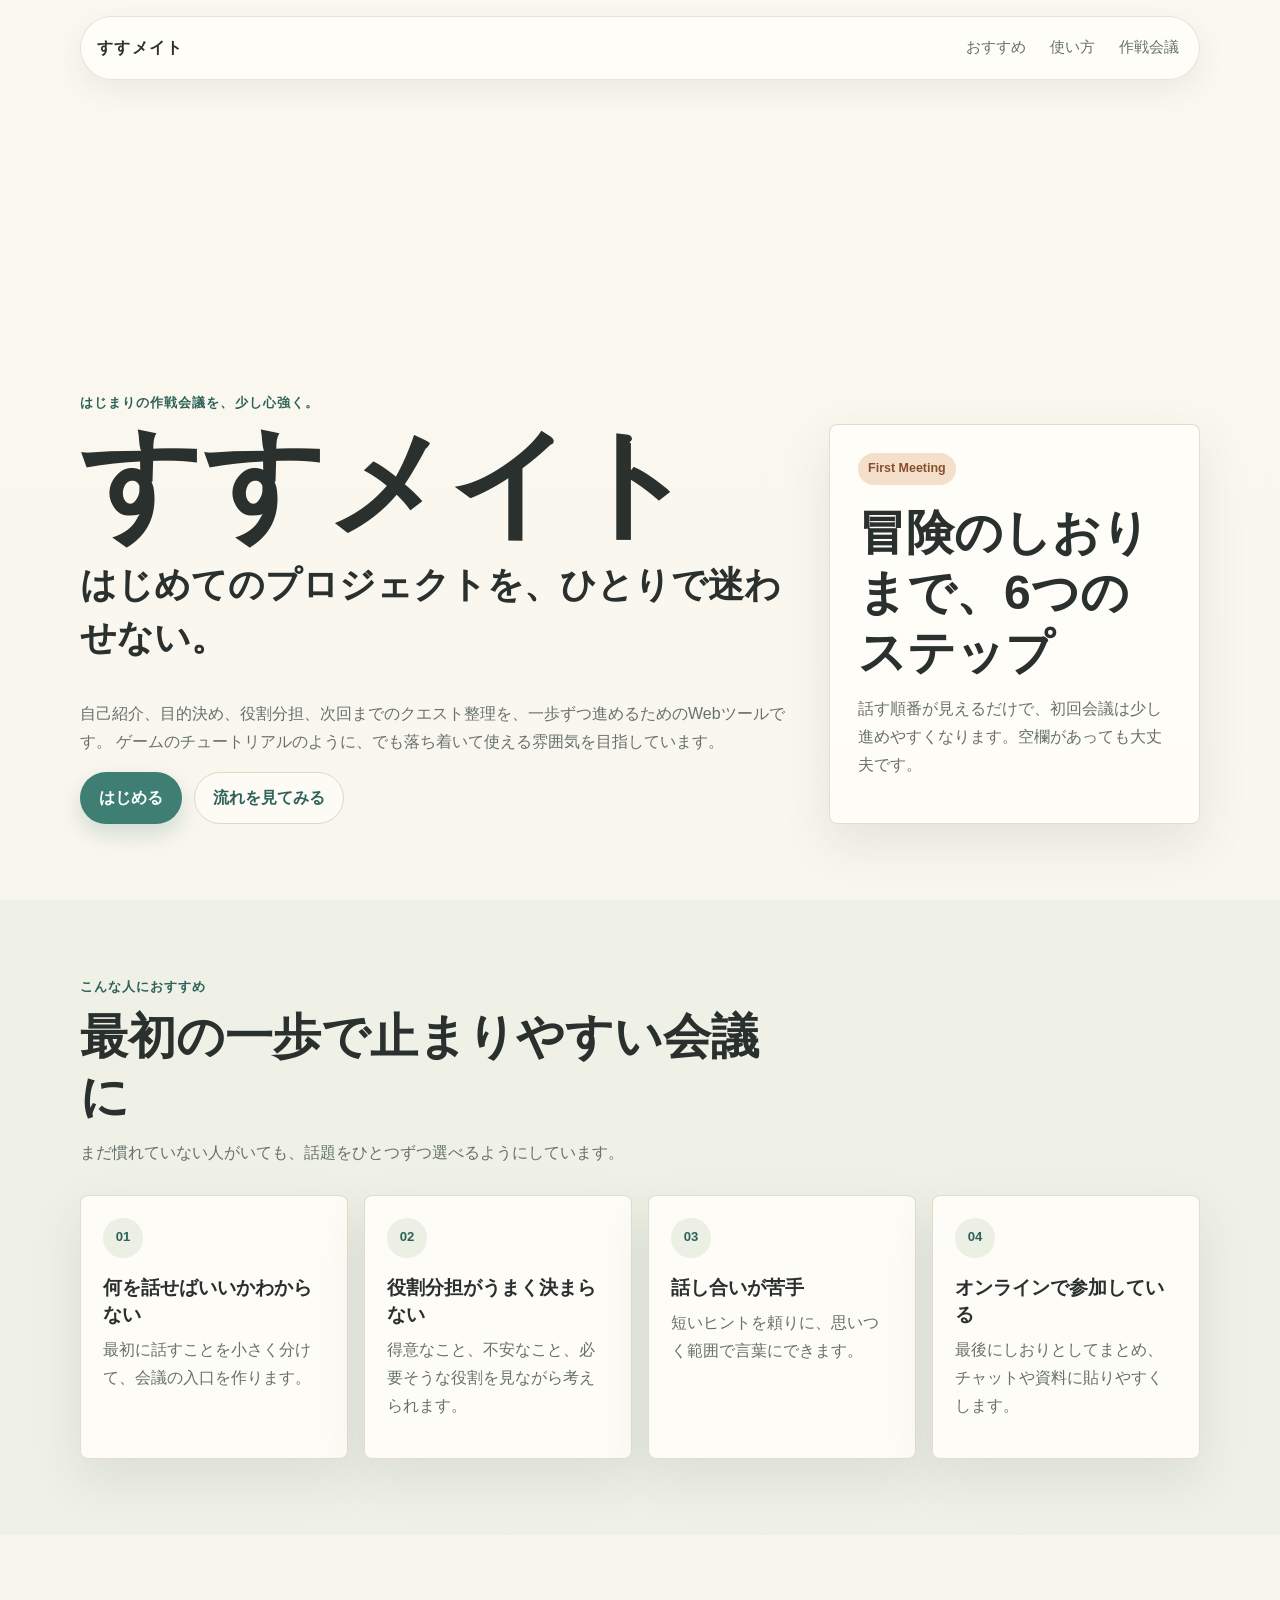
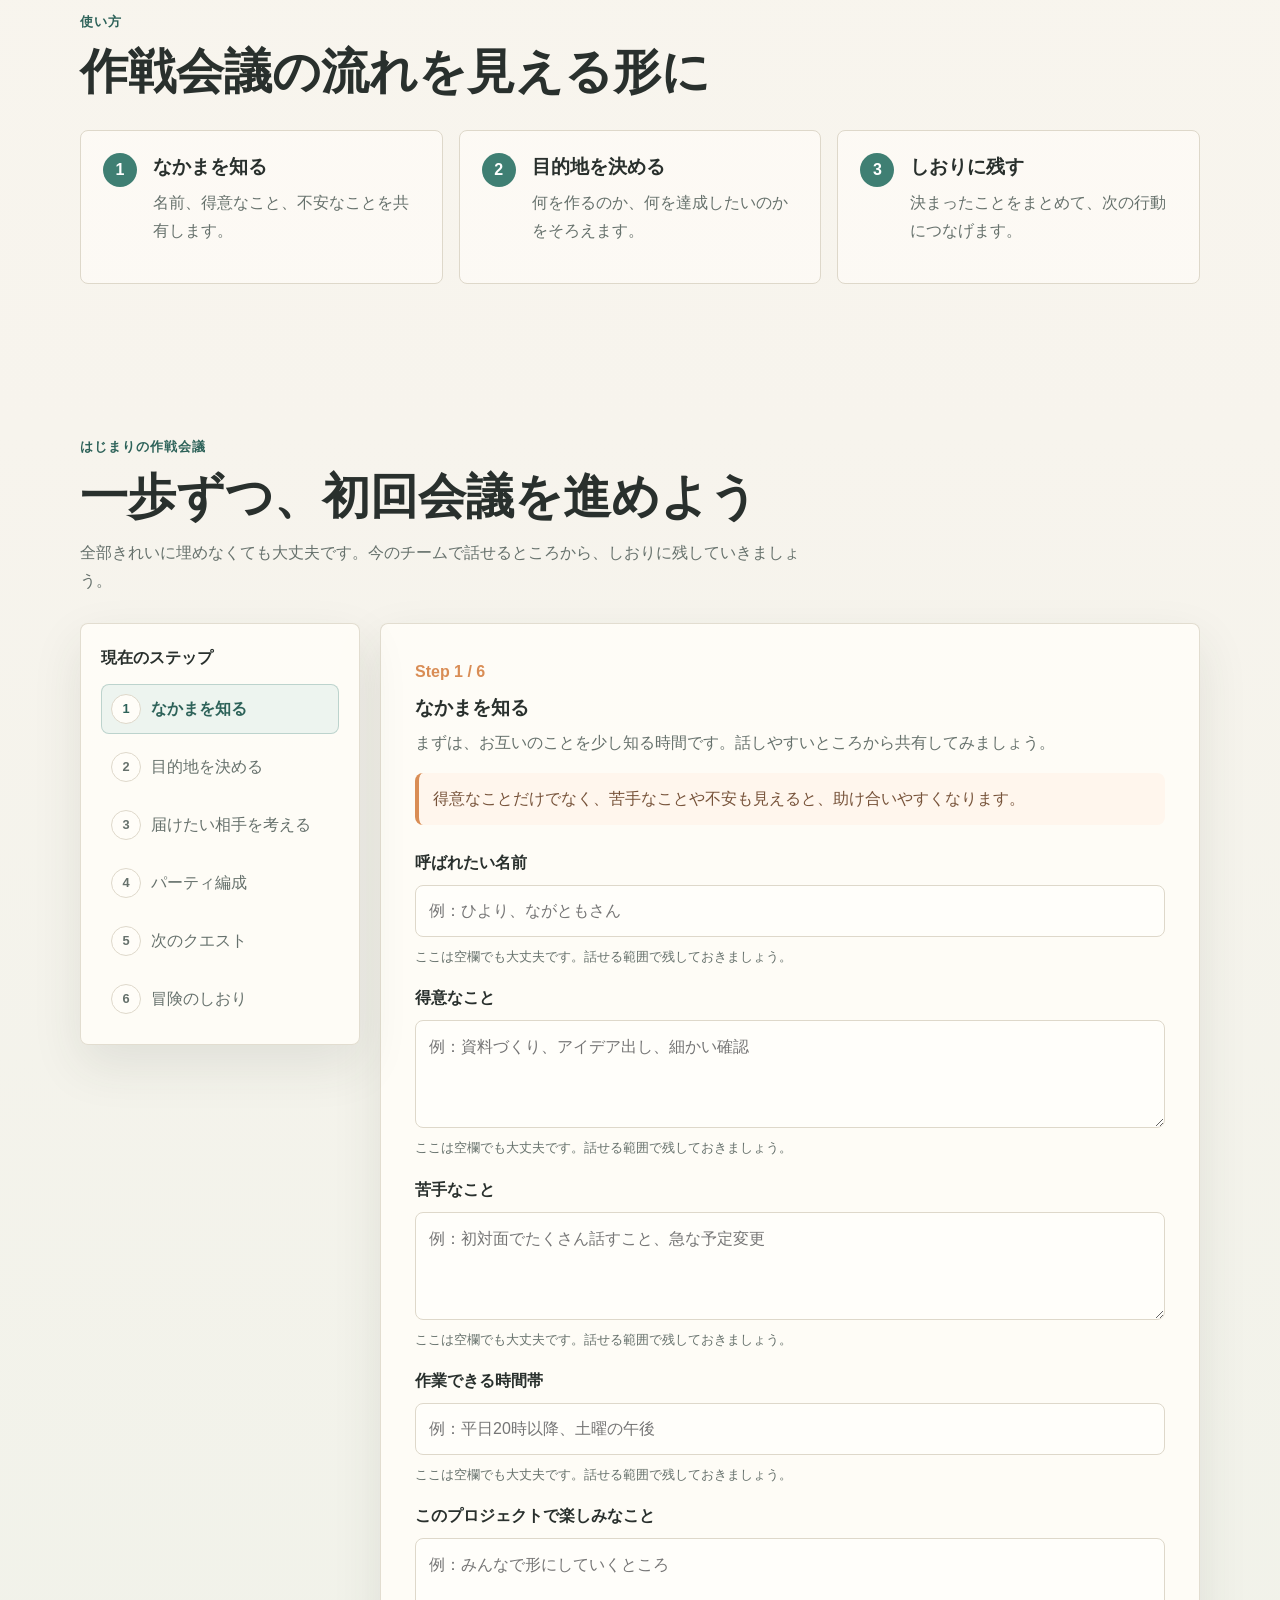
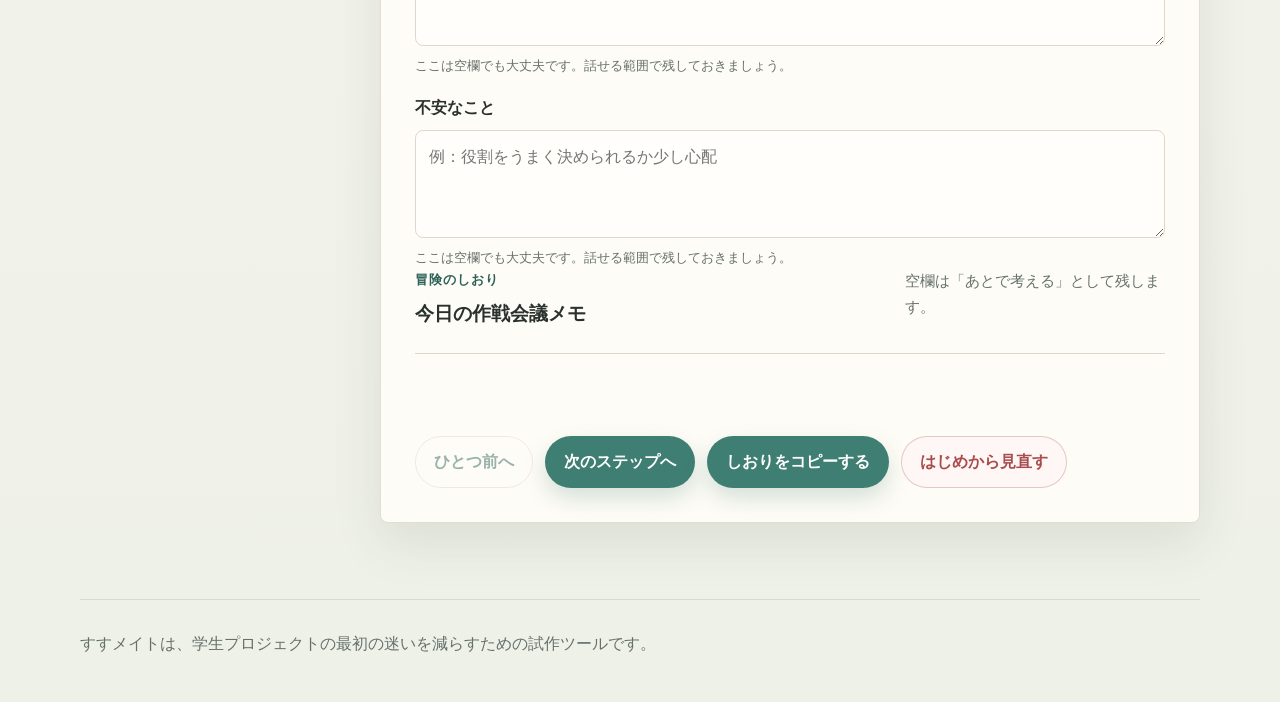
==== index.html @ 21415100 "Initial commit" ====
<!DOCTYPE html>
<html lang="ja">
  <head>
    <meta charset="UTF-8" />
    <meta name="viewport" content="width=device-width, initial-scale=1.0" />
    <title>すすメイト | はじまりの作戦会議</title>
    <meta
      name="description"
      content="すすメイトは、学生プロジェクトの初回会議をやさしく支える静的Webプロトタイプです。"
    />
    <link rel="stylesheet" href="css/style.css" />
  </head>
  <body>
    <header class="site-header">
      <a class="site-logo" href="#top" aria-label="すすメイトのトップへ">すすメイト</a>
      <nav class="site-nav" aria-label="ページ内メニュー">
        <a href="#recommend">おすすめ</a>
        <a href="#how-to">使い方</a>
        <a href="#meeting">作戦会議</a>
      </nav>
    </header>

    <main id="top">
      <section class="hero section">
        <div class="hero__content">
          <p class="eyebrow">はじまりの作戦会議を、少し心強く。</p>
          <h1>すすメイト</h1>
          <p class="hero__copy">はじめてのプロジェクトを、ひとりで迷わせない。</p>
          <p class="hero__text">
            自己紹介、目的決め、役割分担、次回までのクエスト整理を、一歩ずつ進めるためのWebツールです。
            ゲームのチュートリアルのように、でも落ち着いて使える雰囲気を目指しています。
          </p>
          <div class="hero__actions">
            <a class="button button--primary" href="#meeting">はじめる</a>
            <a class="button button--ghost" href="#how-to">流れを見てみる</a>
          </div>
        </div>
        <aside class="hero-card" aria-label="すすメイトでできること">
          <span class="hero-card__badge">First Meeting</span>
          <h2>冒険のしおりまで、6つのステップ</h2>
          <p>
            話す順番が見えるだけで、初回会議は少し進めやすくなります。空欄があっても大丈夫です。
          </p>
        </aside>
      </section>

      <section class="section section--soft" id="recommend">
        <div class="section__header">
          <p class="eyebrow">こんな人におすすめ</p>
          <h2>最初の一歩で止まりやすい会議に</h2>
          <p>
            まだ慣れていない人がいても、話題をひとつずつ選べるようにしています。
          </p>
        </div>
        <div class="feature-grid">
          <article class="feature-card">
            <span class="feature-card__icon" aria-hidden="true">01</span>
            <h3>何を話せばいいかわからない</h3>
            <p>最初に話すことを小さく分けて、会議の入口を作ります。</p>
          </article>
          <article class="feature-card">
            <span class="feature-card__icon" aria-hidden="true">02</span>
            <h3>役割分担がうまく決まらない</h3>
            <p>得意なこと、不安なこと、必要そうな役割を見ながら考えられます。</p>
          </article>
          <article class="feature-card">
            <span class="feature-card__icon" aria-hidden="true">03</span>
            <h3>話し合いが苦手</h3>
            <p>短いヒントを頼りに、思いつく範囲で言葉にできます。</p>
          </article>
          <article class="feature-card">
            <span class="feature-card__icon" aria-hidden="true">04</span>
            <h3>オンラインで参加している</h3>
            <p>最後にしおりとしてまとめ、チャットや資料に貼りやすくします。</p>
          </article>
        </div>
      </section>

      <section class="section" id="how-to">
        <div class="section__header">
          <p class="eyebrow">使い方</p>
          <h2>作戦会議の流れを見える形に</h2>
        </div>
        <ol class="flow-list">
          <li>
            <span>1</span>
            <div>
              <h3>なかまを知る</h3>
              <p>名前、得意なこと、不安なことを共有します。</p>
            </div>
          </li>
          <li>
            <span>2</span>
            <div>
              <h3>目的地を決める</h3>
              <p>何を作るのか、何を達成したいのかをそろえます。</p>
            </div>
          </li>
          <li>
            <span>3</span>
            <div>
              <h3>しおりに残す</h3>
              <p>決まったことをまとめて、次の行動につなげます。</p>
            </div>
          </li>
        </ol>
      </section>

      <section class="section meeting" id="meeting" aria-labelledby="meeting-title">
        <div class="section__header">
          <p class="eyebrow">はじまりの作戦会議</p>
          <h2 id="meeting-title">一歩ずつ、初回会議を進めよう</h2>
          <p>
            全部きれいに埋めなくても大丈夫です。今のチームで話せるところから、しおりに残していきましょう。
          </p>
        </div>

        <div class="meeting-layout">
          <aside class="progress-card" aria-label="ステップの進み具合">
            <p class="progress-card__label">現在のステップ</p>
            <ol class="step-list" id="stepList"></ol>
          </aside>

          <div class="step-card">
            <div class="step-card__top">
              <p class="step-count" id="stepCount">Step 1 / 6</p>
              <h3 id="stepTitle">なかまを知る</h3>
              <p id="stepDescription"></p>
              <p class="hint" id="stepHint"></p>
            </div>

            <form id="meetingForm" class="field-grid"></form>

            <section class="bookmark" id="bookmark" hidden aria-live="polite">
              <div class="bookmark__header">
                <div>
                  <p class="eyebrow">冒険のしおり</p>
                  <h3>今日の作戦会議メモ</h3>
                </div>
                <p class="bookmark__note">空欄は「あとで考える」として残します。</p>
              </div>
              <div class="bookmark__content" id="bookmarkContent"></div>
            </section>

            <p class="status-message" id="statusMessage" role="status" aria-live="polite"></p>

            <div class="step-actions">
              <button class="button button--ghost" type="button" id="prevButton">ひとつ前へ</button>
              <button class="button button--primary" type="button" id="nextButton">次のステップへ</button>
              <button class="button button--primary" type="button" id="copyButton" hidden>
                しおりをコピーする
              </button>
              <button class="button button--danger" type="button" id="resetButton" hidden>
                はじめから見直す
              </button>
            </div>
          </div>
        </div>
      </section>
    </main>

    <footer class="site-footer">
      <p>すすメイトは、学生プロジェクトの最初の迷いを減らすための試作ツールです。</p>
    </footer>

    <script src="js/main.js"></script>
  </body>
</html>
---- css/style.css ----
:root {
  --color-bg: #f7f4ed;
  --color-surface: #fffdf8;
  --color-soft: #ecefe4;
  --color-text: #29302d;
  --color-muted: #66716c;
  --color-primary: #3f7f73;
  --color-primary-dark: #2d6259;
  --color-accent: #d98d55;
  --color-line: #ded8ca;
  --color-danger: #a84d4d;
  --shadow-card: 0 20px 50px rgba(48, 58, 51, 0.1);
  --radius-large: 8px;
  --radius-medium: 8px;
  --radius-small: 8px;
  --content-width: 1120px;
}

* {
  box-sizing: border-box;
}

html {
  scroll-behavior: smooth;
}

body {
  margin: 0;
  color: var(--color-text);
  background: linear-gradient(180deg, #fbf8f0 0%, var(--color-bg) 52%, #eef1e8 100%);
  font-family:
    -apple-system, BlinkMacSystemFont, "Hiragino Sans", "Yu Gothic", "YuGothic",
    "Noto Sans JP", sans-serif;
  line-height: 1.75;
}

a {
  color: inherit;
  text-decoration: none;
}

button,
input,
textarea {
  font: inherit;
}

.site-header {
  position: sticky;
  top: 0;
  z-index: 10;
  display: flex;
  align-items: center;
  justify-content: space-between;
  gap: 20px;
  width: min(100% - 32px, var(--content-width));
  margin: 16px auto 0;
  padding: 12px 16px;
  border: 1px solid rgba(222, 216, 202, 0.72);
  border-radius: 999px;
  background: rgba(255, 253, 248, 0.88);
  box-shadow: 0 10px 30px rgba(48, 58, 51, 0.08);
  backdrop-filter: blur(14px);
}

.site-logo {
  font-weight: 800;
  letter-spacing: 0.08em;
}

.site-nav {
  display: flex;
  gap: 16px;
  color: var(--color-muted);
  font-size: 0.92rem;
}

.site-nav a {
  padding: 6px 4px;
}

.section {
  width: min(100% - 32px, var(--content-width));
  margin: 0 auto;
  padding: 76px 0;
}

.section--soft {
  width: 100%;
  max-width: none;
  margin: 0;
  padding-right: max(16px, calc((100% - var(--content-width)) / 2));
  padding-left: max(16px, calc((100% - var(--content-width)) / 2));
  background: rgba(236, 239, 228, 0.7);
}

.section__header {
  max-width: 720px;
  margin-bottom: 28px;
}

.eyebrow {
  margin: 0 0 8px;
  color: var(--color-primary-dark);
  font-size: 0.82rem;
  font-weight: 800;
  letter-spacing: 0.08em;
  text-transform: uppercase;
}

h1,
h2,
h3,
p {
  margin-top: 0;
}

h1 {
  margin-bottom: 16px;
  font-size: clamp(3.2rem, 12vw, 7.5rem);
  line-height: 1;
  letter-spacing: 0;
}

h2 {
  margin-bottom: 12px;
  font-size: clamp(1.9rem, 4vw, 3rem);
  line-height: 1.25;
  letter-spacing: 0;
}

h3 {
  margin-bottom: 8px;
  font-size: 1.18rem;
  line-height: 1.45;
}

p {
  color: var(--color-muted);
}

.hero {
  display: grid;
  grid-template-columns: minmax(0, 1.45fr) minmax(280px, 0.75fr);
  gap: 32px;
  align-items: end;
  min-height: calc(100vh - 80px);
  padding-top: 80px;
}

.hero__copy {
  max-width: 760px;
  color: var(--color-text);
  font-size: clamp(1.45rem, 3vw, 2.25rem);
  font-weight: 750;
  line-height: 1.45;
}

.hero__text {
  max-width: 720px;
  font-size: 1rem;
}

.hero__actions,
.step-actions {
  display: flex;
  flex-wrap: wrap;
  gap: 12px;
  align-items: center;
}

.button {
  display: inline-flex;
  align-items: center;
  justify-content: center;
  min-height: 46px;
  padding: 11px 18px;
  border: 1px solid transparent;
  border-radius: 999px;
  cursor: pointer;
  font-weight: 800;
  transition:
    transform 160ms ease,
    box-shadow 160ms ease,
    background 160ms ease;
}

.button:hover {
  transform: translateY(-1px);
}

.button:focus-visible,
input:focus-visible,
textarea:focus-visible,
a:focus-visible {
  outline: 3px solid rgba(217, 141, 85, 0.5);
  outline-offset: 3px;
}

.button--primary {
  background: var(--color-primary);
  color: white;
  box-shadow: 0 10px 22px rgba(63, 127, 115, 0.22);
}

.button--primary:hover {
  background: var(--color-primary-dark);
}

.button--ghost {
  border-color: var(--color-line);
  background: rgba(255, 253, 248, 0.76);
  color: var(--color-primary-dark);
}

.button--danger {
  border-color: rgba(168, 77, 77, 0.28);
  background: #fff7f5;
  color: var(--color-danger);
}

.button[disabled] {
  cursor: not-allowed;
  opacity: 0.48;
  transform: none;
  box-shadow: none;
}

.hero-card,
.feature-card,
.progress-card,
.step-card {
  border: 1px solid rgba(222, 216, 202, 0.86);
  border-radius: var(--radius-large);
  background: rgba(255, 253, 248, 0.9);
  box-shadow: var(--shadow-card);
}

.hero-card {
  padding: 28px;
}

.hero-card__badge {
  display: inline-flex;
  margin-bottom: 18px;
  padding: 5px 10px;
  border-radius: 999px;
  background: #f4dfca;
  color: #874f2e;
  font-size: 0.78rem;
  font-weight: 800;
}

.feature-grid {
  display: grid;
  grid-template-columns: repeat(4, minmax(0, 1fr));
  gap: 16px;
}

.feature-card {
  padding: 22px;
}

.feature-card__icon {
  display: inline-flex;
  align-items: center;
  justify-content: center;
  width: 40px;
  height: 40px;
  margin-bottom: 16px;
  border-radius: 50%;
  background: var(--color-soft);
  color: var(--color-primary-dark);
  font-size: 0.82rem;
  font-weight: 900;
}

.flow-list {
  display: grid;
  grid-template-columns: repeat(3, minmax(0, 1fr));
  gap: 16px;
  margin: 0;
  padding: 0;
  list-style: none;
}

.flow-list li {
  display: flex;
  gap: 16px;
  padding: 22px;
  border: 1px solid var(--color-line);
  border-radius: var(--radius-medium);
  background: rgba(255, 253, 248, 0.7);
}

.flow-list span {
  display: inline-flex;
  flex: 0 0 auto;
  align-items: center;
  justify-content: center;
  width: 34px;
  height: 34px;
  border-radius: 50%;
  background: var(--color-primary);
  color: white;
  font-weight: 800;
}

.meeting-layout {
  display: grid;
  grid-template-columns: 280px minmax(0, 1fr);
  gap: 20px;
  align-items: start;
}

.progress-card {
  position: sticky;
  top: 96px;
  padding: 20px;
}

.progress-card__label {
  margin-bottom: 12px;
  color: var(--color-text);
  font-weight: 800;
}

.step-list {
  display: grid;
  gap: 8px;
  margin: 0;
  padding: 0;
  list-style: none;
}

.step-list button {
  display: grid;
  grid-template-columns: 30px minmax(0, 1fr);
  gap: 10px;
  align-items: center;
  width: 100%;
  padding: 9px;
  border: 1px solid transparent;
  border-radius: var(--radius-small);
  background: transparent;
  color: var(--color-muted);
  cursor: pointer;
  text-align: left;
}

.step-list button[aria-current="step"] {
  border-color: rgba(63, 127, 115, 0.28);
  background: #edf4ef;
  color: var(--color-primary-dark);
  font-weight: 800;
}

.step-number {
  display: inline-flex;
  align-items: center;
  justify-content: center;
  width: 30px;
  height: 30px;
  border-radius: 50%;
  background: var(--color-surface);
  border: 1px solid var(--color-line);
  font-size: 0.8rem;
  font-weight: 800;
}

.step-card {
  padding: clamp(20px, 4vw, 34px);
}

.step-card__top {
  margin-bottom: 24px;
}

.step-count {
  margin-bottom: 8px;
  color: var(--color-accent);
  font-weight: 900;
}

.hint {
  margin-top: 14px;
  padding: 12px 14px;
  border-left: 4px solid var(--color-accent);
  border-radius: var(--radius-small);
  background: #fff6ed;
  color: #77533a;
}

.field-grid {
  display: grid;
  gap: 16px;
}

.field {
  display: grid;
  gap: 8px;
}

.field label {
  color: var(--color-text);
  font-weight: 800;
}

.field small {
  color: var(--color-muted);
}

.field input,
.field textarea {
  width: 100%;
  border: 1px solid var(--color-line);
  border-radius: var(--radius-small);
  background: #fffefa;
  color: var(--color-text);
}

.field input {
  min-height: 48px;
  padding: 11px 13px;
}

.field textarea {
  min-height: 108px;
  padding: 12px 13px;
  resize: vertical;
}

.bookmark {
  display: grid;
  gap: 18px;
}

.bookmark__header {
  display: flex;
  justify-content: space-between;
  gap: 20px;
  padding-bottom: 18px;
  border-bottom: 1px solid var(--color-line);
}

.bookmark__note {
  max-width: 260px;
  margin-bottom: 0;
  font-size: 0.92rem;
}

.bookmark__content {
  display: grid;
  gap: 16px;
}

.summary-section {
  padding: 18px;
  border: 1px solid var(--color-line);
  border-radius: var(--radius-medium);
  background: #fffefa;
}

.summary-section h4 {
  margin: 0 0 10px;
  color: var(--color-primary-dark);
  font-size: 1rem;
}

.summary-list {
  display: grid;
  gap: 10px;
  margin: 0;
}

.summary-list div {
  display: grid;
  grid-template-columns: minmax(120px, 0.35fr) minmax(0, 1fr);
  gap: 12px;
}

.summary-list dt {
  color: var(--color-muted);
  font-weight: 800;
}

.summary-list dd {
  margin: 0;
  white-space: pre-wrap;
}

.status-message {
  min-height: 28px;
  margin: 18px 0 0;
  color: var(--color-primary-dark);
  font-weight: 800;
}

.step-actions {
  margin-top: 18px;
}

.site-footer {
  width: min(100% - 32px, var(--content-width));
  margin: 0 auto;
  padding: 30px 0 44px;
  border-top: 1px solid var(--color-line);
}

.site-footer p {
  margin: 0;
}

@media (max-width: 900px) {
  .hero,
  .meeting-layout {
    grid-template-columns: 1fr;
  }

  .hero {
    min-height: auto;
  }

  .feature-grid,
  .flow-list {
    grid-template-columns: repeat(2, minmax(0, 1fr));
  }

  .progress-card {
    position: static;
  }

  .step-list {
    grid-template-columns: repeat(2, minmax(0, 1fr));
  }
}

@media (max-width: 640px) {
  .site-header {
    align-items: flex-start;
    border-radius: 20px;
  }

  .site-nav {
    flex-wrap: wrap;
    justify-content: flex-end;
    gap: 8px 12px;
    font-size: 0.84rem;
  }

  .section {
    width: min(100% - 24px, var(--content-width));
    padding: 52px 0;
  }

  .section--soft {
    width: 100%;
    padding-right: 12px;
    padding-left: 12px;
  }

  .hero__actions,
  .step-actions {
    align-items: stretch;
    flex-direction: column;
  }

  .button {
    width: 100%;
  }

  .feature-grid,
  .flow-list,
  .step-list {
    grid-template-columns: 1fr;
  }

  .bookmark__header,
  .summary-list div {
    grid-template-columns: 1fr;
  }

  .bookmark__header {
    flex-direction: column;
  }

  .bookmark__note {
    max-width: none;
  }
}
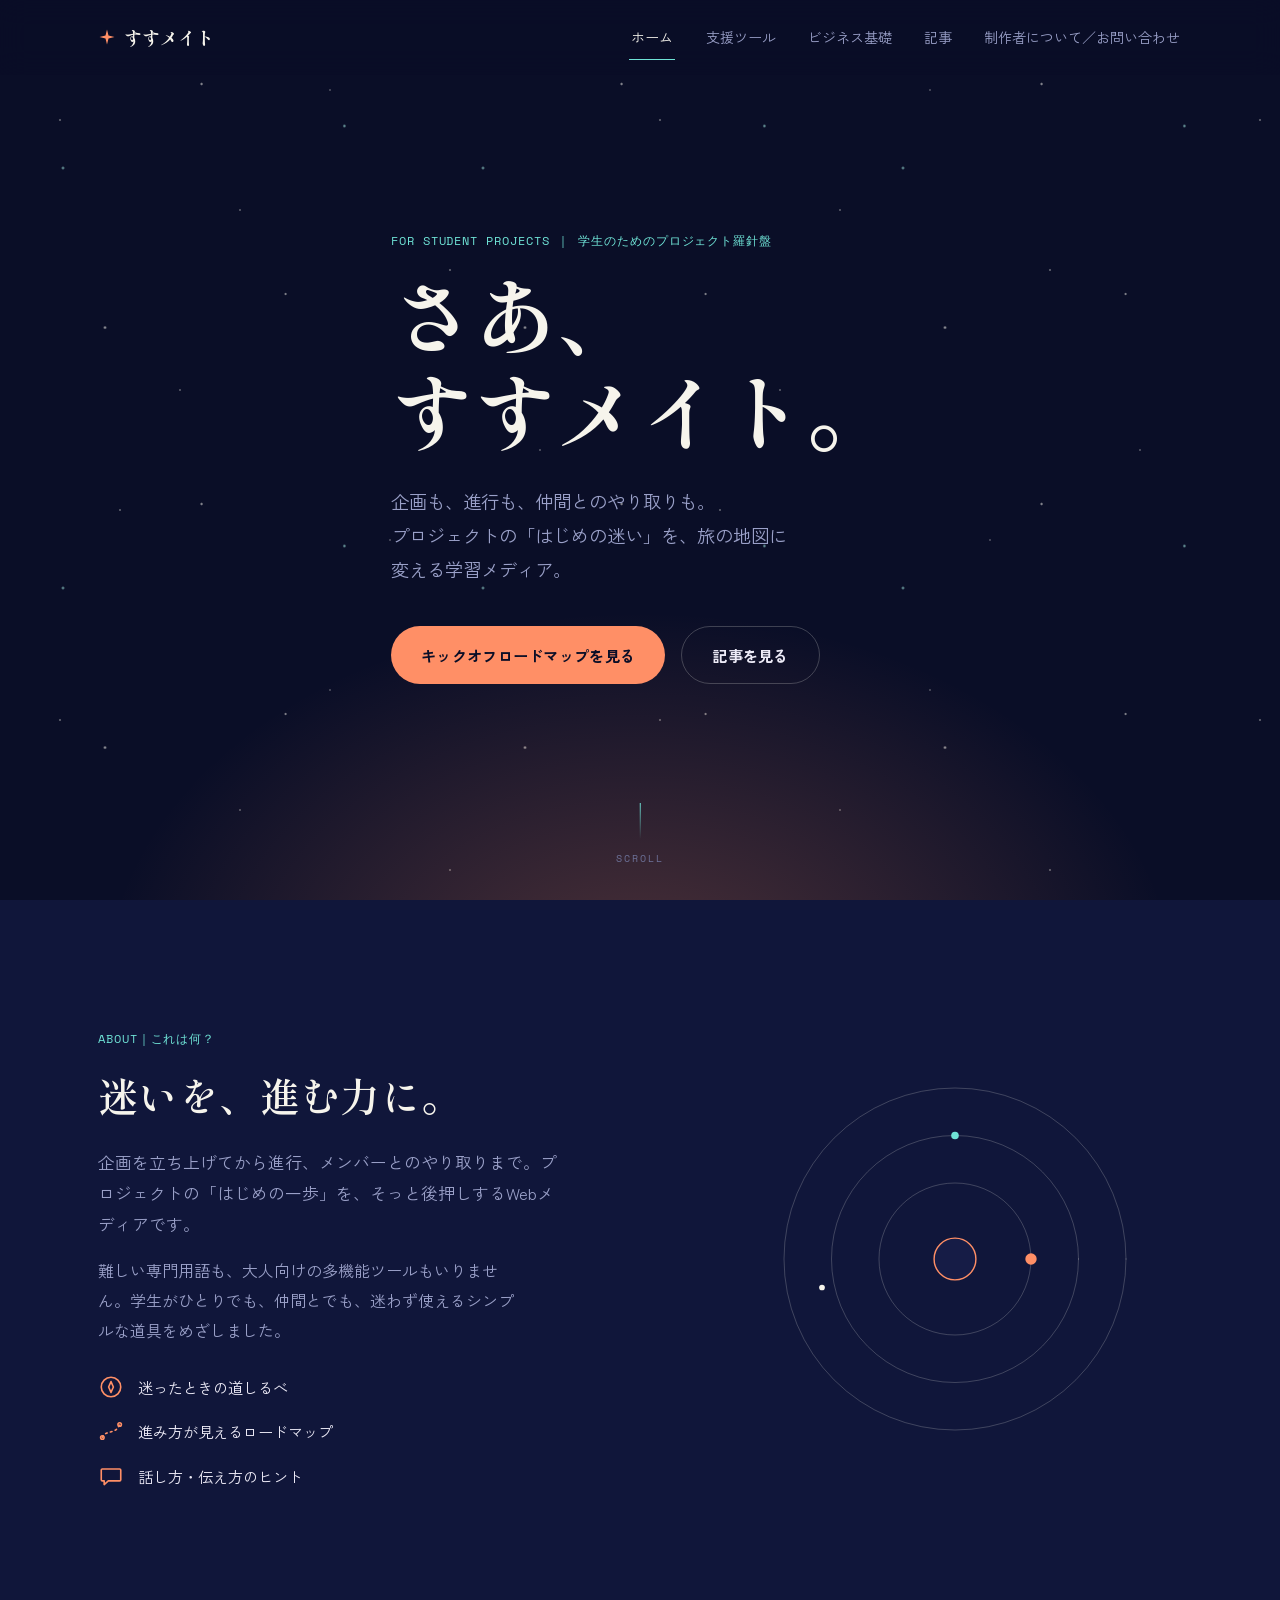
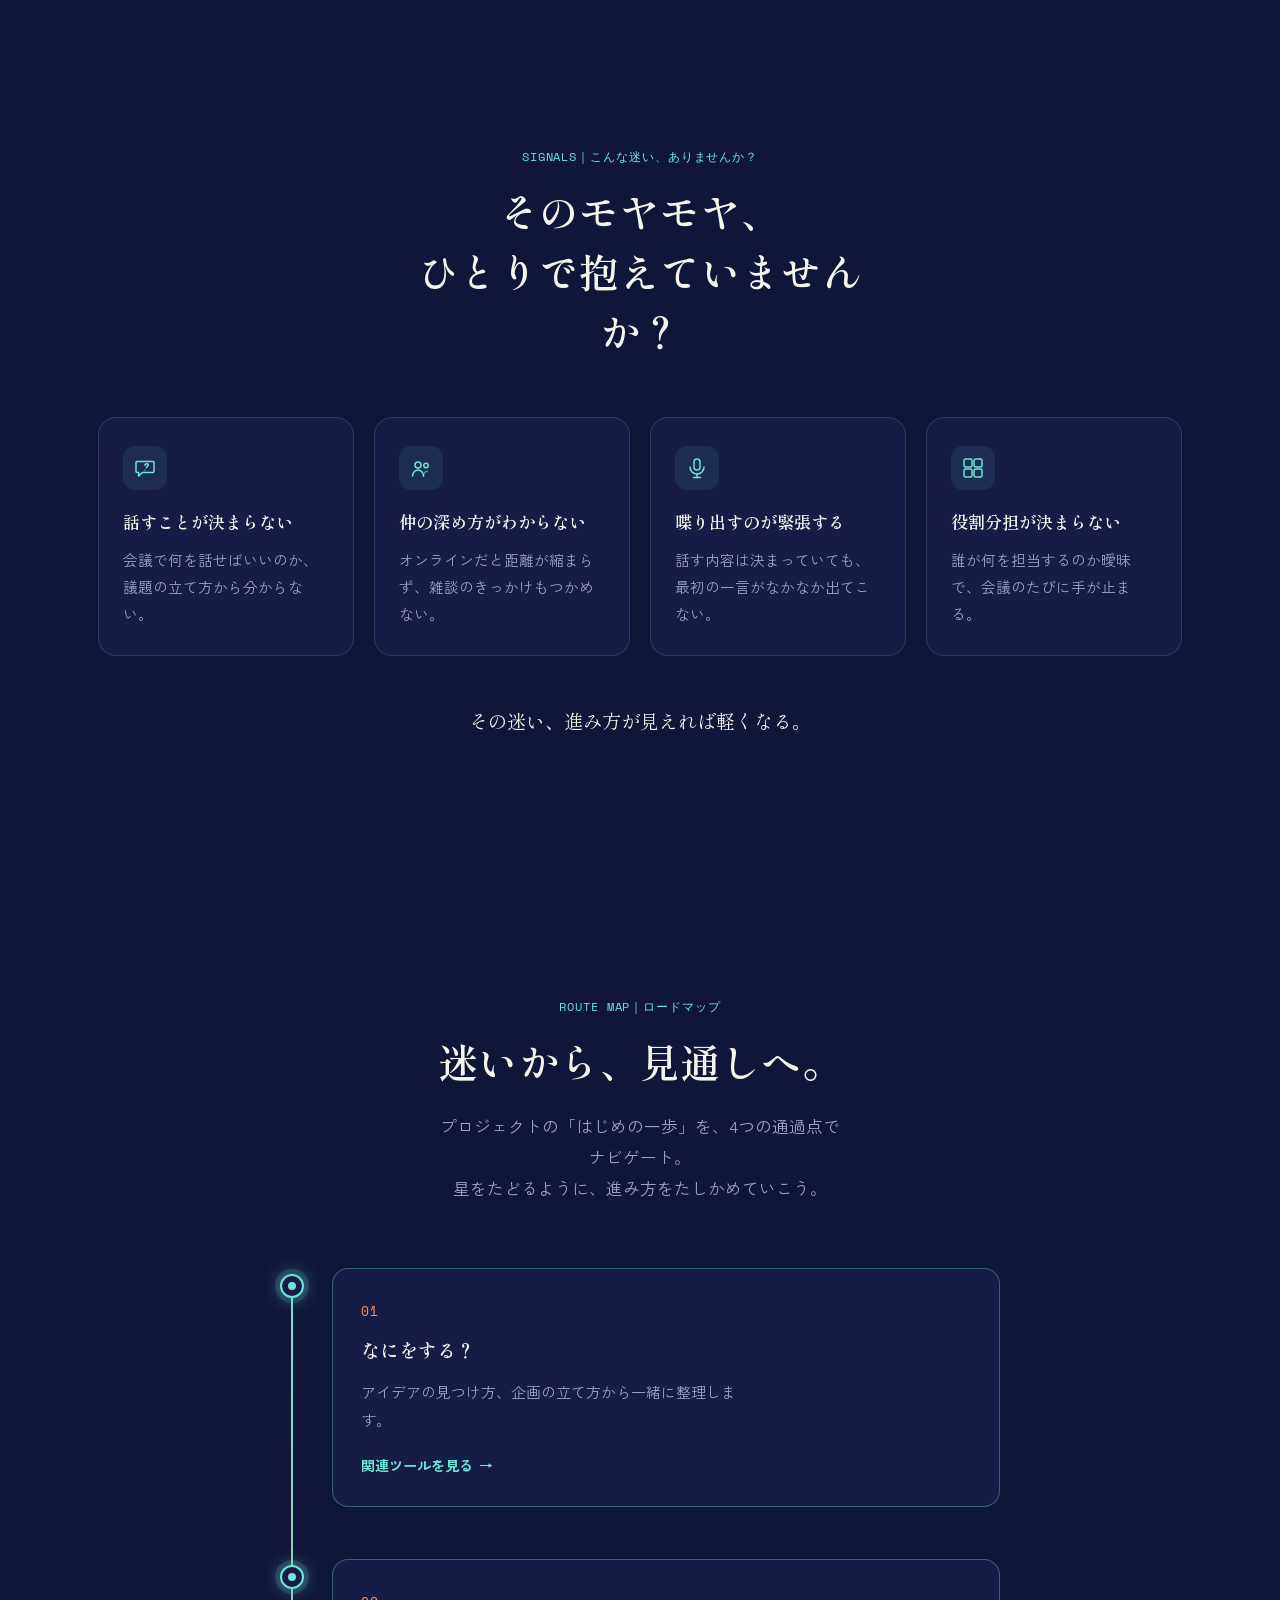
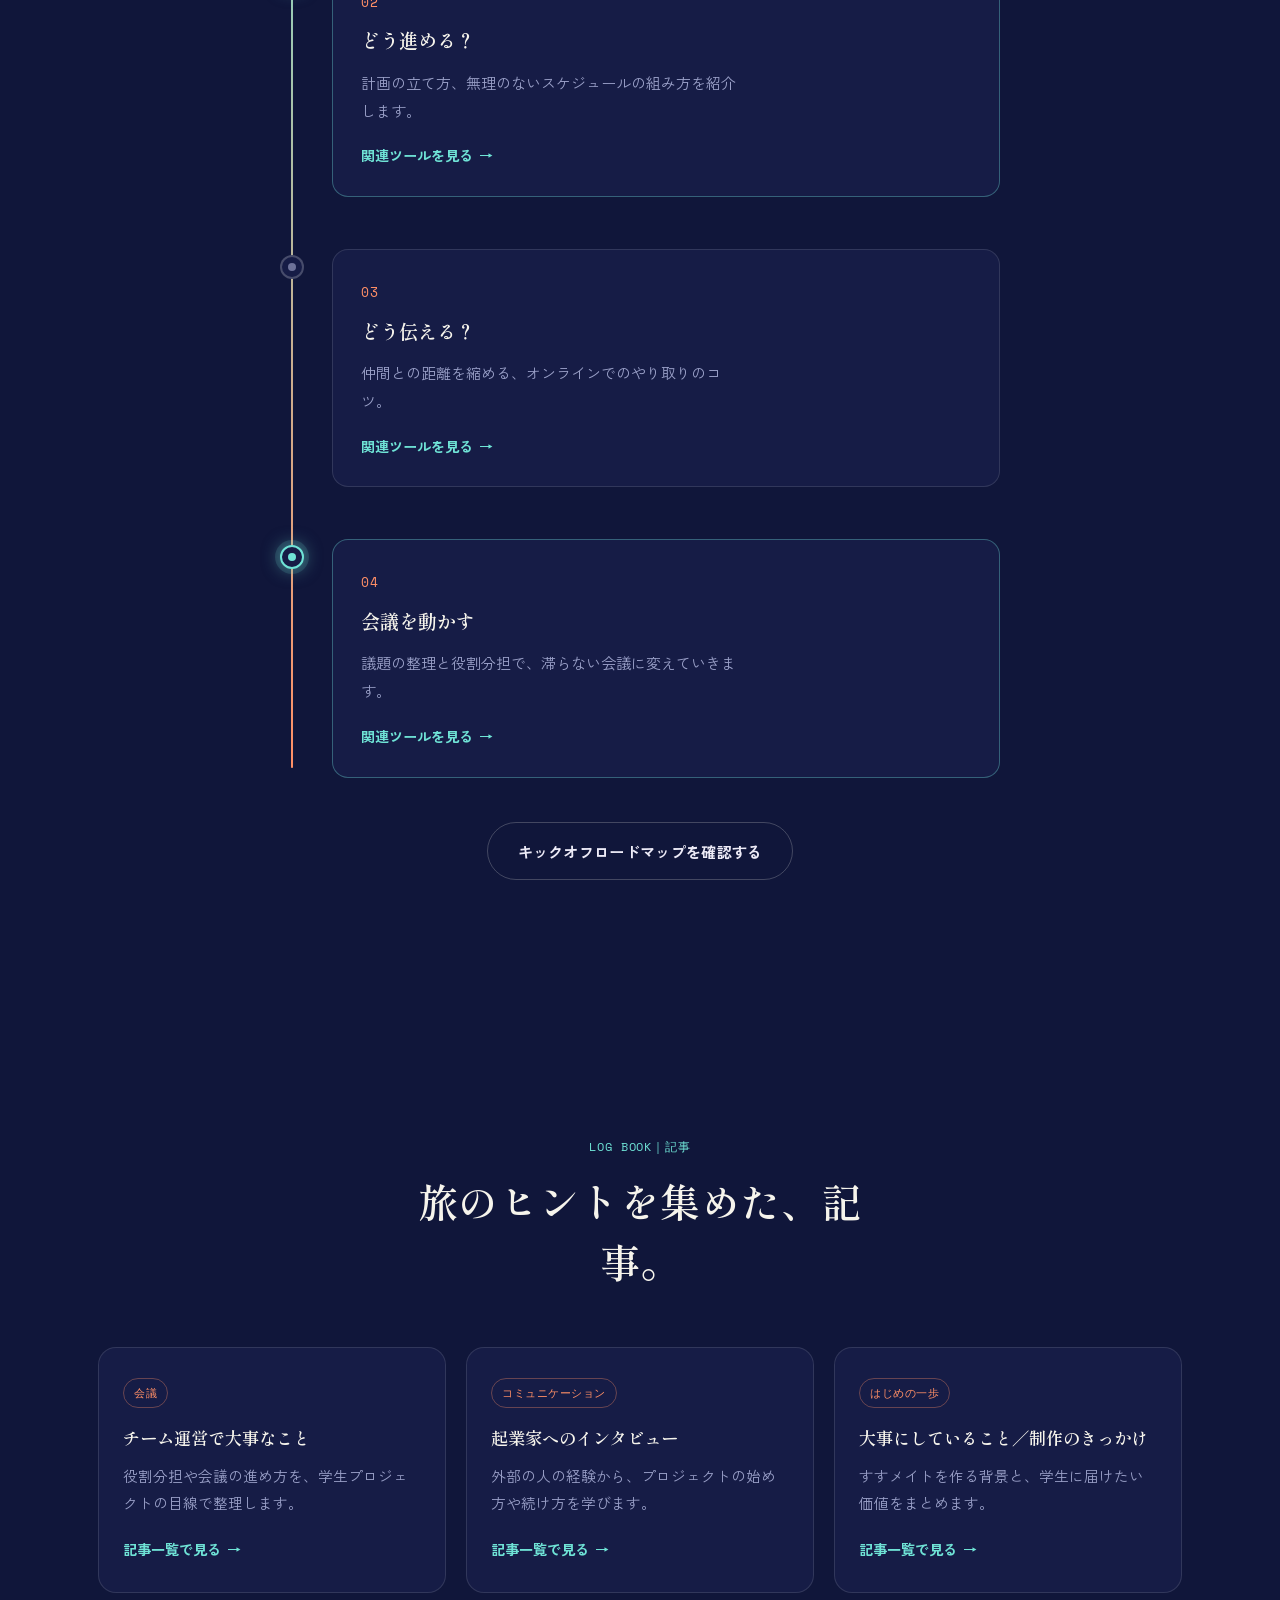
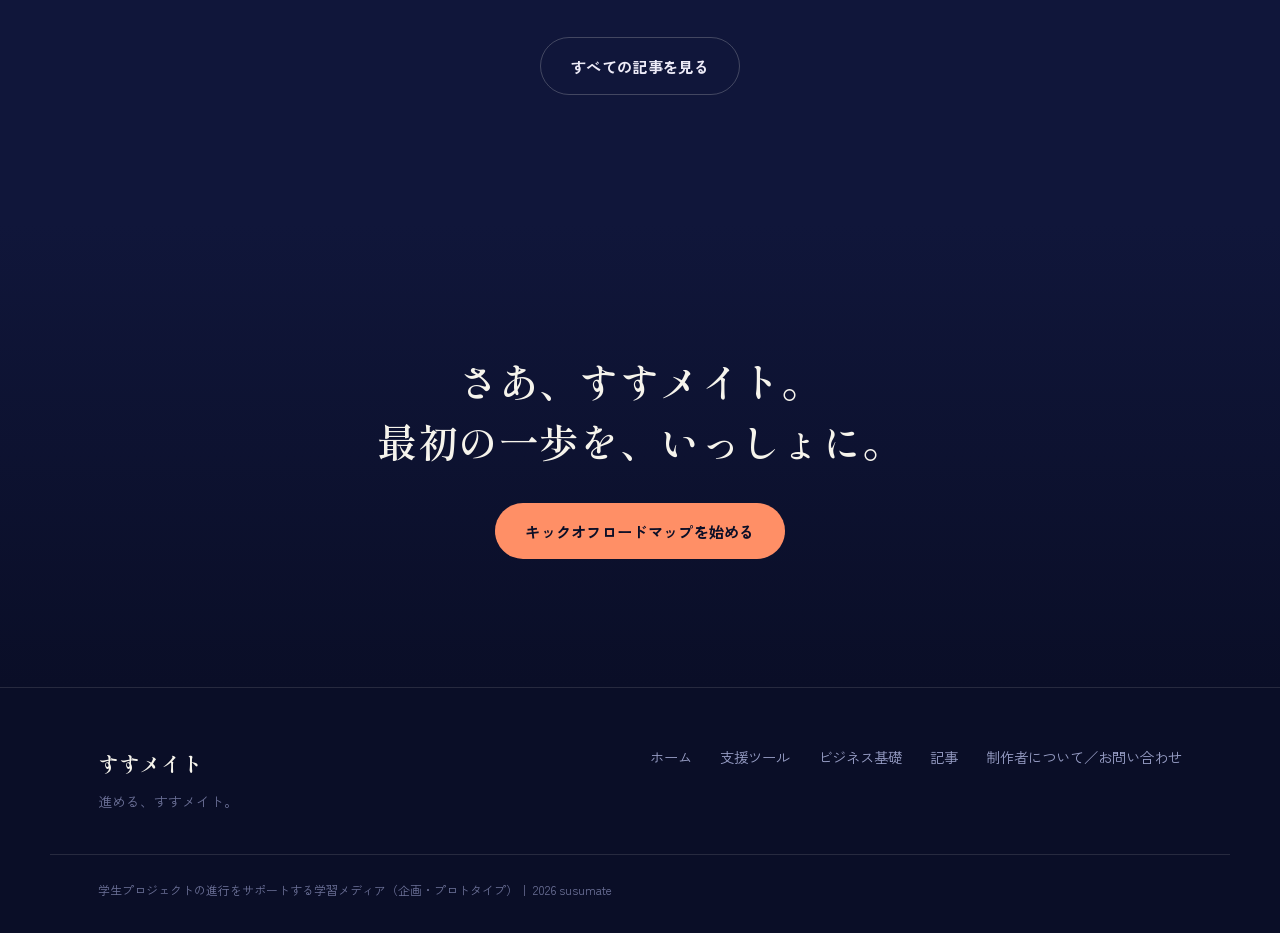
==== commit 35136466: "すすメイトを新しいサイト構成へ更新" ====
--- a/index.html
+++ b/index.html
@@ -1,168 +1,271 @@
 <!DOCTYPE html>
 <html lang="ja">
-  <head>
-    <meta charset="UTF-8" />
-    <meta name="viewport" content="width=device-width, initial-scale=1.0" />
-    <title>すすメイト | はじまりの作戦会議</title>
-    <meta
-      name="description"
-      content="すすメイトは、学生プロジェクトの初回会議をやさしく支える静的Webプロトタイプです。"
-    />
-    <link rel="stylesheet" href="css/style.css" />
-  </head>
-  <body>
-    <header class="site-header">
-      <a class="site-logo" href="#top" aria-label="すすメイトのトップへ">すすメイト</a>
-      <nav class="site-nav" aria-label="ページ内メニュー">
-        <a href="#recommend">おすすめ</a>
-        <a href="#how-to">使い方</a>
-        <a href="#meeting">作戦会議</a>
-      </nav>
-    </header>
-
-    <main id="top">
-      <section class="hero section">
-        <div class="hero__content">
-          <p class="eyebrow">はじまりの作戦会議を、少し心強く。</p>
-          <h1>すすメイト</h1>
-          <p class="hero__copy">はじめてのプロジェクトを、ひとりで迷わせない。</p>
-          <p class="hero__text">
-            自己紹介、目的決め、役割分担、次回までのクエスト整理を、一歩ずつ進めるためのWebツールです。
-            ゲームのチュートリアルのように、でも落ち着いて使える雰囲気を目指しています。
-          </p>
-          <div class="hero__actions">
-            <a class="button button--primary" href="#meeting">はじめる</a>
-            <a class="button button--ghost" href="#how-to">流れを見てみる</a>
-          </div>
-        </div>
-        <aside class="hero-card" aria-label="すすメイトでできること">
-          <span class="hero-card__badge">First Meeting</span>
-          <h2>冒険のしおりまで、6つのステップ</h2>
-          <p>
-            話す順番が見えるだけで、初回会議は少し進めやすくなります。空欄があっても大丈夫です。
-          </p>
-        </aside>
-      </section>
-
-      <section class="section section--soft" id="recommend">
-        <div class="section__header">
-          <p class="eyebrow">こんな人におすすめ</p>
-          <h2>最初の一歩で止まりやすい会議に</h2>
-          <p>
-            まだ慣れていない人がいても、話題をひとつずつ選べるようにしています。
-          </p>
-        </div>
-        <div class="feature-grid">
-          <article class="feature-card">
-            <span class="feature-card__icon" aria-hidden="true">01</span>
-            <h3>何を話せばいいかわからない</h3>
-            <p>最初に話すことを小さく分けて、会議の入口を作ります。</p>
-          </article>
-          <article class="feature-card">
-            <span class="feature-card__icon" aria-hidden="true">02</span>
-            <h3>役割分担がうまく決まらない</h3>
-            <p>得意なこと、不安なこと、必要そうな役割を見ながら考えられます。</p>
-          </article>
-          <article class="feature-card">
-            <span class="feature-card__icon" aria-hidden="true">03</span>
-            <h3>話し合いが苦手</h3>
-            <p>短いヒントを頼りに、思いつく範囲で言葉にできます。</p>
-          </article>
-          <article class="feature-card">
-            <span class="feature-card__icon" aria-hidden="true">04</span>
-            <h3>オンラインで参加している</h3>
-            <p>最後にしおりとしてまとめ、チャットや資料に貼りやすくします。</p>
-          </article>
-        </div>
-      </section>
-
-      <section class="section" id="how-to">
-        <div class="section__header">
-          <p class="eyebrow">使い方</p>
-          <h2>作戦会議の流れを見える形に</h2>
-        </div>
-        <ol class="flow-list">
+<head>
+<meta charset="UTF-8">
+<meta name="viewport" content="width=device-width, initial-scale=1.0">
+<title>すすメイト｜学生プロジェクトのための進行サポートメディア</title>
+<meta name="description" content="企画立案から進行、メンバーとのやり取りまで。学生プロジェクトの「はじめの一歩」をそっと後押しする学習メディア、すすメイト。">
+
+<link rel="preconnect" href="https://fonts.googleapis.com">
+<link rel="preconnect" href="https://fonts.gstatic.com" crossorigin>
+<link href="https://fonts.googleapis.com/css2?family=Shippori+Mincho:wght@400;500;600;700;800&family=Zen+Kaku+Gothic+New:wght@300;400;500;700;900&family=Space+Mono:wght@400;700&display=swap" rel="stylesheet">
+<link rel="icon" href="data:,">
+<link rel="stylesheet" href="style.css">
+</head>
+<body data-page="home">
+
+<a href="#main-content" class="skip-link">本文へスキップ</a>
+
+<header class="site-header" id="siteHeader">
+  <div class="container header-inner">
+    <a href="index.html" class="logo" aria-label="すすメイト ホームへ">
+      <svg class="logo-star" viewBox="0 0 24 24" aria-hidden="true"><path d="M12 2 L14 10 L22 12 L14 14 L12 22 L10 14 L2 12 L10 10 Z"/></svg>
+      <span>すすメイト</span>
+    </a>
+
+    <nav class="main-nav" id="mainNav" aria-label="メインナビゲーション">
+      <a href="index.html" class="is-current" aria-current="page">ホーム</a>
+      <a href="tools.html">支援ツール</a>
+      <a href="basics.html">ビジネス基礎</a>
+      <a href="articles.html">記事</a>
+      <a href="about.html">制作者について／お問い合わせ</a>
+    </nav>
+
+    <button class="nav-toggle" id="navToggle" aria-expanded="false" aria-controls="mainNav" aria-label="メニューを開く">
+      <span></span><span></span><span></span>
+    </button>
+  </div>
+</header>
+
+<main id="main-content">
+
+  <!-- ===== HERO ===== -->
+  <section class="hero" id="top">
+    <div class="hero-bg" aria-hidden="true">
+      <div class="stars stars-far"></div>
+      <div class="stars stars-near"></div>
+      <span class="comet comet-a"></span>
+      <span class="comet comet-b"></span>
+      <div class="horizon-glow"></div>
+    </div>
+
+    <div class="hero-inner container">
+      <p class="eyebrow">FOR STUDENT PROJECTS ｜ 学生のためのプロジェクト羅針盤</p>
+      <h1 class="hero-title">さあ、<br>すすメイト。</h1>
+      <p class="hero-sub">企画も、進行も、仲間とのやり取りも。<br class="br-pc">プロジェクトの「はじめの迷い」を、旅の地図に変える学習メディア。</p>
+      <div class="hero-actions">
+        <a href="tools.html#kickoff-roadmap" class="btn btn-primary">キックオフロードマップを見る</a>
+        <a href="articles.html" class="btn btn-outline">記事を見る</a>
+      </div>
+    </div>
+
+    <a href="#about" class="scroll-cue" aria-label="次のセクションへスクロール">
+      <span class="scroll-cue-line"></span>
+      <span class="scroll-cue-text">SCROLL</span>
+    </a>
+  </section>
+
+  <!-- ===== ABOUT ===== -->
+  <section class="section about" id="about">
+    <div class="container about-grid">
+      <div class="about-text reveal">
+        <p class="eyebrow">ABOUT｜これは何？</p>
+        <h2>迷いを、進む力に。</h2>
+        <p class="lead">企画を立ち上げてから進行、メンバーとのやり取りまで。プロジェクトの「はじめの一歩」を、そっと後押しするWebメディアです。</p>
+        <p>難しい専門用語も、大人向けの多機能ツールもいりません。学生がひとりでも、仲間とでも、迷わず使えるシンプルな道具をめざしました。</p>
+
+        <ul class="feature-list">
           <li>
-            <span>1</span>
-            <div>
-              <h3>なかまを知る</h3>
-              <p>名前、得意なこと、不安なことを共有します。</p>
-            </div>
+            <svg viewBox="0 0 24 24" aria-hidden="true"><circle cx="12" cy="12" r="9"/><path d="M12 7 L14.2 12 L12 17 L9.8 12 Z" fill="currentColor" stroke="none"/></svg>
+            <span>迷ったときの道しるべ</span>
           </li>
           <li>
-            <span>2</span>
-            <div>
-              <h3>目的地を決める</h3>
-              <p>何を作るのか、何を達成したいのかをそろえます。</p>
-            </div>
+            <svg viewBox="0 0 24 24" aria-hidden="true"><path d="M4 18 C 8 10, 16 16, 20 6" stroke-dasharray="1.5 3.2"/><circle cx="4" cy="18" r="1.6" fill="currentColor" stroke="none"/><circle cx="20" cy="6" r="1.6" fill="currentColor" stroke="none"/></svg>
+            <span>進み方が見えるロードマップ</span>
           </li>
           <li>
-            <span>3</span>
-            <div>
-              <h3>しおりに残す</h3>
-              <p>決まったことをまとめて、次の行動につなげます。</p>
+            <svg viewBox="0 0 24 24" aria-hidden="true"><path d="M4 5.5h16a1 1 0 0 1 1 1v9a1 1 0 0 1-1 1H9.5l-3.8 3.4v-3.4H4a1 1 0 0 1-1-1v-9a1 1 0 0 1 1-1z"/></svg>
+            <span>話し方・伝え方のヒント</span>
+          </li>
+        </ul>
+      </div>
+
+      <div class="about-visual reveal" aria-hidden="true">
+        <svg viewBox="0 0 400 400" class="orbit-art">
+          <circle class="orbit-ring" cx="200" cy="200" r="80"/>
+          <circle class="orbit-ring" cx="200" cy="200" r="130"/>
+          <circle class="orbit-ring" cx="200" cy="200" r="180"/>
+          <circle class="orbit-dot orbit-dot-a" cx="280" cy="200" r="6"/>
+          <circle class="orbit-dot orbit-dot-b" cx="200" cy="70" r="4"/>
+          <circle class="orbit-dot orbit-dot-c" cx="60" cy="230" r="3"/>
+          <circle class="orbit-core" cx="200" cy="200" r="22"/>
+        </svg>
+      </div>
+    </div>
+  </section>
+
+  <!-- ===== PROBLEMS ===== -->
+  <section class="section problems" id="problems">
+    <div class="container">
+      <p class="eyebrow center">SIGNALS｜こんな迷い、ありませんか？</p>
+      <h2 class="center">そのモヤモヤ、<br>ひとりで抱えていませんか？</h2>
+
+      <div class="card-grid">
+        <article class="problem-card reveal">
+          <span class="problem-icon">
+            <svg viewBox="0 0 24 24" aria-hidden="true"><path d="M4 5.5h16a1 1 0 0 1 1 1v9a1 1 0 0 1-1 1H9.5l-3.8 3.4v-3.4H4a1 1 0 0 1-1-1v-9a1 1 0 0 1 1-1z"/><path d="M12 9.3c0-1 .8-1.6 1.7-1.6.9 0 1.6.6 1.6 1.4 0 .9-.6 1.1-1.2 1.5-.5.3-.7.6-.7 1.1" /><circle cx="12" cy="14.3" r="0.15" fill="currentColor"/></svg>
+          </span>
+          <h3>話すことが決まらない</h3>
+          <p>会議で何を話せばいいのか、議題の立て方から分からない。</p>
+        </article>
+
+        <article class="problem-card reveal">
+          <span class="problem-icon">
+            <svg viewBox="0 0 24 24" aria-hidden="true"><circle cx="9" cy="9" r="3"/><path d="M3.5 20c0-3.3 2.5-6 5.5-6s5.5 2.7 5.5 6"/><circle cx="17" cy="9.5" r="2.2"/><path d="M14.5 20c0-2.6 1.6-4.6 4-4.6" opacity="0.55"/></svg>
+          </span>
+          <h3>仲の深め方がわからない</h3>
+          <p>オンラインだと距離が縮まらず、雑談のきっかけもつかめない。</p>
+        </article>
+
+        <article class="problem-card reveal">
+          <span class="problem-icon">
+            <svg viewBox="0 0 24 24" aria-hidden="true"><rect x="9" y="3" width="6" height="11" rx="3"/><path d="M5 11a7 7 0 0 0 14 0"/><line x1="12" y1="18" x2="12" y2="21.5"/><line x1="8.5" y1="21.5" x2="15.5" y2="21.5"/></svg>
+          </span>
+          <h3>喋り出すのが緊張する</h3>
+          <p>話す内容は決まっていても、最初の一言がなかなか出てこない。</p>
+        </article>
+
+        <article class="problem-card reveal">
+          <span class="problem-icon">
+            <svg viewBox="0 0 24 24" aria-hidden="true"><rect x="3" y="3" width="8" height="8" rx="1.5"/><rect x="13" y="3" width="8" height="8" rx="1.5"/><rect x="3" y="13" width="8" height="8" rx="1.5"/><rect x="13" y="13" width="8" height="8" rx="1.5" fill="currentColor"/></svg>
+          </span>
+          <h3>役割分担が決まらない</h3>
+          <p>誰が何を担当するのか曖昧で、会議のたびに手が止まる。</p>
+        </article>
+      </div>
+
+      <p class="bridge-line center">その迷い、進み方が見えれば軽くなる。</p>
+    </div>
+  </section>
+
+  <!-- ===== ROADMAP (signature) ===== -->
+  <section class="section roadmap" id="roadmap">
+    <div class="container">
+      <p class="eyebrow center">ROUTE MAP｜ロードマップ</p>
+      <h2 class="center">迷いから、見通しへ。</h2>
+      <p class="lead center">プロジェクトの「はじめの一歩」を、4つの通過点でナビゲート。<br class="br-pc">星をたどるように、進み方をたしかめていこう。</p>
+
+      <div class="roadmap-path" id="roadmapPath">
+        <div class="roadmap-track" aria-hidden="true"><div class="roadmap-track-fill" id="roadmapFill"></div></div>
+
+        <ol class="waypoint-list">
+          <li class="waypoint">
+            <span class="waypoint-star" aria-hidden="true"></span>
+            <div class="waypoint-content">
+              <span class="waypoint-num">01</span>
+              <h3>なにをする？</h3>
+              <p>アイデアの見つけ方、企画の立て方から一緒に整理します。</p>
+              <a class="waypoint-link" href="tools.html#project-core">関連ツールを見る <span aria-hidden="true">→</span></a>
+            </div>
+          </li>
+          <li class="waypoint">
+            <span class="waypoint-star" aria-hidden="true"></span>
+            <div class="waypoint-content">
+              <span class="waypoint-num">02</span>
+              <h3>どう進める？</h3>
+              <p>計画の立て方、無理のないスケジュールの組み方を紹介します。</p>
+              <a class="waypoint-link" href="tools.html#gantt-chart">関連ツールを見る <span aria-hidden="true">→</span></a>
+            </div>
+          </li>
+          <li class="waypoint">
+            <span class="waypoint-star" aria-hidden="true"></span>
+            <div class="waypoint-content">
+              <span class="waypoint-num">03</span>
+              <h3>どう伝える？</h3>
+              <p>仲間との距離を縮める、オンラインでのやり取りのコツ。</p>
+              <a class="waypoint-link" href="tools.html#icebreak-gacha">関連ツールを見る <span aria-hidden="true">→</span></a>
+            </div>
+          </li>
+          <li class="waypoint">
+            <span class="waypoint-star" aria-hidden="true"></span>
+            <div class="waypoint-content">
+              <span class="waypoint-num">04</span>
+              <h3>会議を動かす</h3>
+              <p>議題の整理と役割分担で、滞らない会議に変えていきます。</p>
+              <a class="waypoint-link" href="tools.html#meeting-minutes-template">関連ツールを見る <span aria-hidden="true">→</span></a>
             </div>
           </li>
         </ol>
-      </section>
-
-      <section class="section meeting" id="meeting" aria-labelledby="meeting-title">
-        <div class="section__header">
-          <p class="eyebrow">はじまりの作戦会議</p>
-          <h2 id="meeting-title">一歩ずつ、初回会議を進めよう</h2>
-          <p>
-            全部きれいに埋めなくても大丈夫です。今のチームで話せるところから、しおりに残していきましょう。
-          </p>
-        </div>
-
-        <div class="meeting-layout">
-          <aside class="progress-card" aria-label="ステップの進み具合">
-            <p class="progress-card__label">現在のステップ</p>
-            <ol class="step-list" id="stepList"></ol>
-          </aside>
-
-          <div class="step-card">
-            <div class="step-card__top">
-              <p class="step-count" id="stepCount">Step 1 / 6</p>
-              <h3 id="stepTitle">なかまを知る</h3>
-              <p id="stepDescription"></p>
-              <p class="hint" id="stepHint"></p>
-            </div>
-
-            <form id="meetingForm" class="field-grid"></form>
-
-            <section class="bookmark" id="bookmark" hidden aria-live="polite">
-              <div class="bookmark__header">
-                <div>
-                  <p class="eyebrow">冒険のしおり</p>
-                  <h3>今日の作戦会議メモ</h3>
-                </div>
-                <p class="bookmark__note">空欄は「あとで考える」として残します。</p>
-              </div>
-              <div class="bookmark__content" id="bookmarkContent"></div>
-            </section>
-
-            <p class="status-message" id="statusMessage" role="status" aria-live="polite"></p>
-
-            <div class="step-actions">
-              <button class="button button--ghost" type="button" id="prevButton">ひとつ前へ</button>
-              <button class="button button--primary" type="button" id="nextButton">次のステップへ</button>
-              <button class="button button--primary" type="button" id="copyButton" hidden>
-                しおりをコピーする
-              </button>
-              <button class="button button--danger" type="button" id="resetButton" hidden>
-                はじめから見直す
-              </button>
-            </div>
-          </div>
-        </div>
-      </section>
-    </main>
-
-    <footer class="site-footer">
-      <p>すすメイトは、学生プロジェクトの最初の迷いを減らすための試作ツールです。</p>
-    </footer>
-
-    <script src="js/main.js"></script>
-  </body>
+      </div>
+
+      <div class="center">
+        <a href="tools.html#kickoff-roadmap" class="btn btn-outline">キックオフロードマップを確認する</a>
+      </div>
+    </div>
+  </section>
+
+  <!-- ===== ARTICLES ===== -->
+  <section class="section articles" id="articles">
+    <div class="container">
+      <p class="eyebrow center">LOG BOOK｜記事</p>
+      <h2 class="center">旅のヒントを集めた、記事。</h2>
+
+      <div class="card-grid articles-grid">
+        <article class="article-card reveal">
+          <span class="article-tag">会議</span>
+          <h3>チーム運営で大事なこと</h3>
+          <p>役割分担や会議の進め方を、学生プロジェクトの目線で整理します。</p>
+          <a href="articles.html#team-management" class="article-link">記事一覧で見る <span aria-hidden="true">→</span></a>
+        </article>
+
+        <article class="article-card reveal">
+          <span class="article-tag">コミュニケーション</span>
+          <h3>起業家へのインタビュー</h3>
+          <p>外部の人の経験から、プロジェクトの始め方や続け方を学びます。</p>
+          <a href="articles.html#entrepreneur-interview" class="article-link">記事一覧で見る <span aria-hidden="true">→</span></a>
+        </article>
+
+        <article class="article-card reveal">
+          <span class="article-tag">はじめの一歩</span>
+          <h3>大事にしていること／制作のきっかけ</h3>
+          <p>すすメイトを作る背景と、学生に届けたい価値をまとめます。</p>
+          <a href="articles.html#values-and-origin" class="article-link">記事一覧で見る <span aria-hidden="true">→</span></a>
+        </article>
+      </div>
+
+      <div class="center">
+        <a href="articles.html" class="btn btn-outline">すべての記事を見る</a>
+      </div>
+    </div>
+  </section>
+
+  <!-- ===== CLOSING CTA ===== -->
+  <section class="section cta-band">
+    <div class="container center">
+      <h2>さあ、すすメイト。<br>最初の一歩を、いっしょに。</h2>
+      <a href="tools.html#kickoff-roadmap" class="btn btn-primary">キックオフロードマップを始める</a>
+    </div>
+  </section>
+
+</main>
+
+<footer class="site-footer">
+  <div class="container footer-grid">
+    <div class="footer-brand">
+      <p class="footer-logo">すすメイト</p>
+      <p class="footer-tagline">進める、すすメイト。</p>
+    </div>
+    <nav class="footer-nav" aria-label="フッターナビゲーション">
+      <a href="index.html">ホーム</a>
+      <a href="tools.html">支援ツール</a>
+      <a href="basics.html">ビジネス基礎</a>
+      <a href="articles.html">記事</a>
+      <a href="about.html">制作者について／お問い合わせ</a>
+    </nav>
+  </div>
+  <p class="footer-fine container">学生プロジェクトの進行をサポートする学習メディア（企画・プロトタイプ）｜ <span id="year"></span> susumate</p>
+</footer>
+
+<script src="script.js"></script>
+</body>
 </html>
--- a/style.css
+++ b/style.css
@@ -0,0 +1,830 @@
+/* =========================================================
+   susumate / すすメイト — style.css
+   Theme: 旅路 × 空・宇宙（journey through the night into dawn）
+   ========================================================= */
+
+:root{
+  /* --- color tokens --- */
+  --bg-deep:      #0A0E27;
+  --bg-navy:      #10163A;
+  --bg-panel:     #161C46;
+  --bg-panel-alt: #1B2150;
+
+  --accent-dawn:      #FF8F66;
+  --accent-dawn-soft:  #FFB088;
+  --accent-aurora:     #6FE3D6;
+  --accent-aurora-soft:#A7F0E6;
+
+  --star-white:    #F6F4EC;
+  --text-primary:  #EDEBF7;
+  --text-secondary:#9AA0C8;
+  --text-muted:    #6D7299;
+  --line:          rgba(246,244,236,0.12);
+  --line-strong:   rgba(246,244,236,0.22);
+
+  /* --- type tokens --- */
+  --font-display: 'Shippori Mincho', serif;
+  --font-body:    'Zen Kaku Gothic New', sans-serif;
+  --font-mono:    'Space Mono', monospace;
+
+  --container-w: 1180px;
+}
+
+/* --- reset --- */
+*, *::before, *::after{ box-sizing: border-box; }
+html{ scroll-behavior: smooth; }
+body{
+  margin:0;
+  background: var(--bg-navy);
+  color: var(--text-secondary);
+  font-family: var(--font-body);
+  font-size: 16px;
+  line-height: 1.85;
+  overflow-x: hidden;
+  -webkit-font-smoothing: antialiased;
+}
+img,svg{ display:block; max-width:100%; }
+a{ color: inherit; text-decoration:none; }
+ul,ol{ list-style:none; margin:0; padding:0; }
+h1,h2,h3,p{ margin:0; }
+button{ font: inherit; color: inherit; background:none; border:none; cursor:pointer; }
+
+svg{ overflow: visible; }
+svg path, svg circle, svg rect, svg line, svg polygon{
+  stroke: currentColor;
+  stroke-width: 1.5;
+  stroke-linecap: round;
+  stroke-linejoin: round;
+  fill: none;
+}
+
+.container{
+  max-width: var(--container-w);
+  margin: 0 auto;
+  padding: 0 clamp(20px, 5vw, 48px);
+}
+.center{ text-align:center; }
+.section{ padding: clamp(64px, 10vw, 128px) 0; position:relative; }
+
+.br-pc{ display:inline; }
+
+/* --- skip link --- */
+.skip-link{
+  position:absolute; left:-999px; top:auto;
+  background: var(--accent-aurora); color: var(--bg-deep);
+  padding: 12px 20px; border-radius: 8px; z-index: 999;
+  font-weight:700;
+}
+.skip-link:focus{ left: 20px; top: 20px; }
+
+/* --- focus visibility --- */
+a:focus-visible, button:focus-visible{
+  outline: 2px solid var(--accent-aurora);
+  outline-offset: 3px;
+  border-radius: 4px;
+}
+
+/* --- eyebrow label --- */
+.eyebrow{
+  font-family: var(--font-mono);
+  font-size: 0.72rem;
+  letter-spacing: 0.08em;
+  color: var(--accent-aurora);
+  margin: 0 0 14px;
+  overflow-wrap: anywhere;
+}
+.eyebrow.center{ text-align:center; }
+
+/* --- headings --- */
+h2{
+  font-family: var(--font-display);
+  font-weight: 600;
+  font-size: clamp(1.7rem, 3.6vw, 2.5rem);
+  line-height: 1.5;
+  color: var(--star-white);
+  letter-spacing: 0.01em;
+}
+.lead{
+  font-size: 1.05rem;
+  color: var(--text-secondary);
+  max-width: 46ch;
+}
+.lead.center{ margin: 20px auto 0; }
+h2 + .lead{ margin-top: 20px; }
+.problems h2, .roadmap h2, .articles h2{ margin: 0 auto; max-width: 20ch; }
+
+/* --- buttons --- */
+.btn{
+  display: inline-flex;
+  align-items: center;
+  gap: 8px;
+  padding: 14px 30px;
+  border-radius: 999px;
+  font-size: 0.95rem;
+  font-weight: 700;
+  letter-spacing: 0.02em;
+  transition: transform .25s ease, box-shadow .25s ease, border-color .25s ease, color .25s ease, background-color .25s ease;
+}
+.btn-primary{
+  background: var(--accent-dawn);
+  color: var(--bg-deep);
+}
+.btn-primary:hover{
+  background: var(--accent-dawn-soft);
+  transform: translateY(-2px);
+  box-shadow: 0 10px 30px rgba(255,143,102,0.25);
+}
+.btn-outline{
+  background: transparent;
+  border: 1.5px solid var(--line-strong);
+  color: var(--text-primary);
+}
+.btn-outline:hover{
+  border-color: var(--accent-aurora);
+  color: var(--accent-aurora);
+  transform: translateY(-2px);
+}
+
+/* =========================================================
+   HEADER / NAV
+   ========================================================= */
+.site-header{
+  position: fixed;
+  top:0; left:0; right:0;
+  z-index: 200;
+  background: rgba(10,14,39,0.55);
+  backdrop-filter: blur(14px);
+  -webkit-backdrop-filter: blur(14px);
+  border-bottom: 1px solid transparent;
+  transition: border-color .3s ease, background-color .3s ease;
+}
+.site-header.is-scrolled{
+  background: rgba(10,14,39,0.86);
+  border-bottom-color: var(--line);
+}
+.header-inner{
+  display:flex;
+  align-items:center;
+  justify-content: space-between;
+  height: 74px;
+}
+.logo{
+  display:flex;
+  align-items:center;
+  gap: 8px;
+  font-family: var(--font-display);
+  font-size: 1.15rem;
+  font-weight: 700;
+  color: var(--star-white);
+}
+.logo-star{
+  width: 18px; height:18px;
+  color: var(--accent-dawn);
+}
+.logo-star path{ fill: currentColor; stroke:none; }
+
+.main-nav{
+  display:flex;
+  align-items:center;
+  gap: clamp(14px, 2.2vw, 32px);
+  font-size: 0.88rem;
+}
+.main-nav a{
+  color: var(--text-secondary);
+  padding: 6px 2px;
+  position:relative;
+  transition: color .25s ease;
+}
+.main-nav a::after{
+  content:"";
+  position:absolute;
+  left:0; right:100%;
+  bottom:-4px;
+  height:1.5px;
+  background: var(--accent-aurora);
+  transition: right .25s ease;
+}
+.main-nav a:hover,
+.main-nav a.is-current{ color: var(--star-white); }
+.main-nav a:hover::after,
+.main-nav a.is-current::after{ right:0; }
+
+.nav-toggle{
+  display:none;
+  flex-direction:column;
+  justify-content:center;
+  gap:5px;
+  width: 32px; height: 32px;
+}
+.nav-toggle span{
+  display:block;
+  width: 100%;
+  height: 1.5px;
+  background: var(--star-white);
+  transition: transform .3s ease, opacity .3s ease;
+}
+.nav-toggle[aria-expanded="true"] span:nth-child(1){ transform: translateY(6.5px) rotate(45deg); }
+.nav-toggle[aria-expanded="true"] span:nth-child(2){ opacity:0; }
+.nav-toggle[aria-expanded="true"] span:nth-child(3){ transform: translateY(-6.5px) rotate(-45deg); }
+
+/* =========================================================
+   HERO
+   ========================================================= */
+.hero{
+  position: relative;
+  min-height: 100svh;
+  display:flex;
+  align-items:center;
+  padding-top: 74px;
+  background: var(--bg-deep);
+  overflow: hidden;
+}
+.hero-bg{
+  position:absolute; inset:0;
+  z-index:0;
+}
+.stars{
+  position:absolute; inset:0;
+  background-repeat: repeat;
+}
+.stars-far{
+  background-image:
+    radial-gradient(1.6px 1.6px at 10% 20%, var(--star-white), transparent),
+    radial-gradient(1.4px 1.4px at 30% 65%, var(--star-white), transparent),
+    radial-gradient(1.2px 1.2px at 55% 15%, var(--star-white), transparent),
+    radial-gradient(1.6px 1.6px at 75% 45%, var(--star-white), transparent),
+    radial-gradient(1.3px 1.3px at 90% 75%, var(--star-white), transparent),
+    radial-gradient(1.5px 1.5px at 20% 85%, var(--star-white), transparent),
+    radial-gradient(1.2px 1.2px at 65% 90%, var(--star-white), transparent),
+    radial-gradient(1.4px 1.4px at 40% 35%, var(--star-white), transparent);
+  background-size: 600px 600px;
+  opacity: 0.55;
+  animation: twinkle 6s ease-in-out infinite;
+}
+.stars-near{
+  background-image:
+    radial-gradient(2px 2px at 15% 40%, var(--accent-aurora-soft), transparent),
+    radial-gradient(1.8px 1.8px at 48% 20%, var(--star-white), transparent),
+    radial-gradient(2px 2px at 82% 30%, var(--accent-aurora-soft), transparent),
+    radial-gradient(1.6px 1.6px at 68% 70%, var(--star-white), transparent),
+    radial-gradient(2px 2px at 25% 78%, var(--star-white), transparent);
+  background-size: 420px 420px;
+  opacity: 0.7;
+  animation: twinkle 4.5s ease-in-out infinite reverse;
+}
+@keyframes twinkle{
+  0%, 100%{ opacity: 0.35; }
+  50%{ opacity: 0.85; }
+}
+.comet{
+  position:absolute;
+  width: 2px; height: 2px;
+  border-radius: 50%;
+  background: var(--star-white);
+  box-shadow: 0 0 0 1px rgba(255,255,255,0.4);
+  opacity:0;
+}
+.comet::before{
+  content:"";
+  position:absolute;
+  top:50%; right:0;
+  width: 120px; height:1px;
+  transform: translateY(-50%);
+  background: linear-gradient(to left, var(--star-white), transparent);
+}
+.comet-a{ top: 18%; left: 8%; animation: shoot-a 9s linear infinite; }
+.comet-b{ top: 32%; left: 55%; animation: shoot-b 13s linear infinite 3s; }
+@keyframes shoot-a{
+  0%{ opacity:0; transform: translate(0,0) rotate(-28deg); }
+  4%{ opacity:1; }
+  16%{ opacity:0; transform: translate(320px, 170px) rotate(-28deg); }
+  100%{ opacity:0; transform: translate(320px, 170px) rotate(-28deg); }
+}
+@keyframes shoot-b{
+  0%{ opacity:0; transform: translate(0,0) rotate(-20deg); }
+  3%{ opacity:1; }
+  13%{ opacity:0; transform: translate(260px, 100px) rotate(-20deg); }
+  100%{ opacity:0; transform: translate(260px, 100px) rotate(-20deg); }
+}
+.horizon-glow{
+  position:absolute;
+  left:0; right:0; bottom:-10%;
+  height: 60%;
+  background: radial-gradient(60% 100% at 50% 100%, rgba(255,143,102,0.28), rgba(255,143,102,0) 70%);
+  pointer-events:none;
+}
+
+.hero-inner{
+  position:relative;
+  z-index:2;
+  padding-top: 40px;
+  padding-bottom: 100px;
+}
+.hero-title{
+  font-family: var(--font-display);
+  font-weight: 700;
+  font-size: clamp(2.6rem, 8vw, 5.2rem);
+  line-height: 1.15;
+  color: var(--star-white);
+  margin: 0 0 28px;
+}
+.hero-sub{
+  font-size: clamp(1rem, 1.6vw, 1.15rem);
+  color: var(--text-secondary);
+  max-width: 44ch;
+  margin-bottom: 40px;
+}
+.hero-actions{ display:flex; flex-wrap:wrap; gap: 16px; }
+
+.scroll-cue{
+  position:absolute;
+  left: 50%;
+  bottom: 32px;
+  transform: translateX(-50%);
+  display:flex;
+  flex-direction: column;
+  align-items:center;
+  gap: 10px;
+  z-index:2;
+  color: var(--text-muted);
+}
+.scroll-cue-line{
+  width:1px; height: 36px;
+  background: linear-gradient(to bottom, var(--accent-aurora), transparent);
+  animation: cue-drop 2.2s ease-in-out infinite;
+}
+.scroll-cue-text{
+  font-family: var(--font-mono);
+  font-size: 0.65rem;
+  letter-spacing: 0.2em;
+}
+@keyframes cue-drop{
+  0%,100%{ transform: scaleY(0.6); opacity:0.4; }
+  50%{ transform: scaleY(1); opacity:1; }
+}
+
+/* =========================================================
+   ABOUT
+   ========================================================= */
+.about-grid{
+  display:grid;
+  grid-template-columns: 1.1fr 0.9fr;
+  gap: clamp(40px, 6vw, 90px);
+  align-items:center;
+}
+.about-text h2{ margin-bottom: 22px; }
+.about-text p{ margin-bottom: 16px; max-width: 52ch; }
+.feature-list{
+  margin-top: 28px;
+  display:flex;
+  flex-direction: column;
+  gap: 16px;
+}
+.feature-list li{
+  display:flex;
+  align-items:center;
+  gap: 14px;
+  color: var(--text-primary);
+  font-size: 0.95rem;
+}
+.feature-list svg{
+  width: 26px; height:26px;
+  flex-shrink:0;
+  color: var(--accent-dawn);
+}
+
+.about-visual{ display:flex; justify-content:center; }
+.orbit-art{ width: 100%; max-width: 380px; color: var(--accent-aurora); }
+.orbit-ring{ fill:none; stroke: var(--line-strong); stroke-width: 1; }
+.orbit-core{ fill: var(--bg-panel); stroke: var(--accent-dawn); stroke-width: 1.5; }
+.orbit-dot{ stroke:none; }
+.orbit-dot-a{ fill: var(--accent-dawn); animation: orbit-a 14s linear infinite; transform-origin: 200px 200px; }
+.orbit-dot-b{ fill: var(--accent-aurora); animation: orbit-b 20s linear infinite; transform-origin: 200px 200px; }
+.orbit-dot-c{ fill: var(--star-white); animation: orbit-c 26s linear infinite reverse; transform-origin: 200px 200px; }
+@keyframes orbit-a{ from{ transform: rotate(0deg);} to{ transform: rotate(360deg);} }
+@keyframes orbit-b{ from{ transform: rotate(0deg);} to{ transform: rotate(360deg);} }
+@keyframes orbit-c{ from{ transform: rotate(0deg);} to{ transform: rotate(360deg);} }
+
+/* =========================================================
+   CARD GRID (problems / articles shared)
+   ========================================================= */
+.card-grid{
+  display:grid;
+  grid-template-columns: repeat(4, 1fr);
+  gap: 20px;
+  margin-top: 56px;
+}
+.articles-grid{ grid-template-columns: repeat(3, 1fr); }
+
+.problem-card, .article-card{
+  background: var(--bg-panel);
+  border: 1px solid var(--line);
+  border-radius: 18px;
+  padding: 28px 24px;
+  transition: transform .3s ease, border-color .3s ease, box-shadow .3s ease;
+}
+.problem-card:hover, .article-card:hover{
+  transform: translateY(-4px);
+  border-color: var(--accent-aurora);
+  box-shadow: 0 16px 40px rgba(0,0,0,0.28);
+}
+.problem-icon{
+  display:inline-flex;
+  width: 44px; height:44px;
+  align-items:center; justify-content:center;
+  border-radius: 12px;
+  background: rgba(111,227,214,0.08);
+  color: var(--accent-aurora);
+  margin-bottom: 18px;
+}
+.problem-icon svg{ width: 24px; height:24px; }
+.problem-card h3, .article-card h3{
+  font-family: var(--font-display);
+  color: var(--star-white);
+  font-size: 1.08rem;
+  font-weight: 600;
+  line-height: 1.6;
+  margin-bottom: 10px;
+}
+.problem-card p, .article-card p{ font-size: 0.92rem; margin:0; }
+
+.bridge-line{
+  margin-top: 48px;
+  font-family: var(--font-display);
+  font-size: 1.2rem;
+  color: var(--star-white);
+}
+
+.article-tag{
+  display:inline-block;
+  font-family: var(--font-mono);
+  font-size: 0.68rem;
+  letter-spacing: 0.05em;
+  color: var(--accent-dawn);
+  border: 1px solid rgba(255,143,102,0.35);
+  padding: 4px 10px;
+  border-radius: 999px;
+  margin-bottom: 16px;
+}
+.article-card p{ margin-bottom: 18px; }
+.article-link, .waypoint-link{
+  font-size: 0.88rem;
+  font-weight: 700;
+  color: var(--accent-aurora);
+  display:inline-flex;
+  align-items:center;
+  gap: 6px;
+}
+.article-link span, .waypoint-link span{ transition: transform .25s ease; }
+.article-link:hover span, .waypoint-link:hover span{ transform: translateX(4px); }
+
+.articles .center .btn, .roadmap .center .btn{ margin-top: 44px; }
+
+/* =========================================================
+   LOWER PAGES / LISTING
+   ========================================================= */
+.page-hero{
+  position: relative;
+  padding: clamp(128px, 16vw, 180px) 0 clamp(64px, 9vw, 104px);
+  background:
+    radial-gradient(60% 90% at 85% 20%, rgba(111,227,214,0.12), transparent 58%),
+    radial-gradient(60% 90% at 15% 90%, rgba(255,143,102,0.14), transparent 64%),
+    var(--bg-deep);
+  overflow: hidden;
+}
+.page-hero::before{
+  content:"";
+  position:absolute;
+  inset:0;
+  background-image:
+    radial-gradient(1.4px 1.4px at 14% 28%, var(--star-white), transparent),
+    radial-gradient(1.2px 1.2px at 42% 18%, var(--star-white), transparent),
+    radial-gradient(1.6px 1.6px at 78% 38%, var(--accent-aurora-soft), transparent),
+    radial-gradient(1.2px 1.2px at 64% 72%, var(--star-white), transparent);
+  background-size: 520px 520px;
+  opacity: 0.42;
+  pointer-events:none;
+}
+.page-hero .container{ position: relative; z-index: 1; }
+.page-hero h1{
+  font-family: var(--font-display);
+  font-weight: 700;
+  font-size: clamp(2rem, 5vw, 3.6rem);
+  line-height: 1.35;
+  color: var(--star-white);
+  margin: 0 0 24px;
+}
+.breadcrumb{
+  display:flex;
+  align-items:center;
+  flex-wrap: wrap;
+  gap: 8px;
+  margin-bottom: 30px;
+  font-size: 0.82rem;
+  color: var(--text-muted);
+}
+.breadcrumb a{
+  color: var(--text-secondary);
+  text-decoration: underline;
+  text-decoration-color: transparent;
+  text-underline-offset: 4px;
+  transition: color .25s ease, text-decoration-color .25s ease;
+}
+.breadcrumb a:hover{
+  color: var(--star-white);
+  text-decoration-color: var(--accent-aurora);
+}
+.breadcrumb a::after{
+  content:"/";
+  display:inline-block;
+  margin-left: 8px;
+  color: var(--text-muted);
+}
+.section-heading{
+  max-width: 720px;
+  margin-bottom: 38px;
+}
+.content-grid{
+  display:grid;
+  grid-template-columns: repeat(3, 1fr);
+  gap: 20px;
+}
+.content-card{
+  background: var(--bg-panel);
+  border: 1px solid var(--line);
+  border-radius: 18px;
+  padding: 28px 24px;
+}
+.content-card h2,
+.content-card h3{
+  font-family: var(--font-display);
+  color: var(--star-white);
+  font-size: 1.14rem;
+  font-weight: 600;
+  line-height: 1.6;
+  margin: 0 0 12px;
+}
+.content-card p{
+  font-size: 0.94rem;
+  margin: 0 0 18px;
+}
+.card-meta{
+  color: var(--text-muted);
+  font-family: var(--font-mono);
+  font-size: 0.78rem;
+}
+.card-status{
+  display:inline-flex;
+  align-items:center;
+  min-height: 34px;
+  padding: 6px 12px;
+  border: 1px solid rgba(111,227,214,0.34);
+  border-radius: 999px;
+  color: var(--accent-aurora);
+  font-size: 0.82rem;
+  font-weight: 700;
+}
+.next-section{
+  background: linear-gradient(180deg, rgba(10,14,39,0), rgba(10,14,39,0.42));
+}
+.next-grid{
+  display:grid;
+  grid-template-columns: minmax(0, 1.2fr) minmax(240px, 0.8fr);
+  gap: clamp(28px, 5vw, 72px);
+  align-items:center;
+}
+.related-links{
+  display:flex;
+  flex-direction: column;
+  gap: 12px;
+}
+.related-links a{
+  display:flex;
+  justify-content: space-between;
+  gap: 16px;
+  padding: 16px 18px;
+  border: 1px solid var(--line);
+  border-radius: 14px;
+  background: rgba(22,28,70,0.72);
+  color: var(--text-primary);
+  font-weight: 700;
+  transition: border-color .25s ease, transform .25s ease, color .25s ease;
+}
+.related-links a::after{
+  content:"→";
+  color: var(--accent-aurora);
+}
+.related-links a:hover{
+  border-color: var(--accent-aurora);
+  color: var(--accent-aurora);
+  transform: translateY(-2px);
+}
+.about-detail-grid{
+  display:grid;
+  grid-template-columns: repeat(2, 1fr);
+  gap: 20px;
+}
+
+/* =========================================================
+   ROADMAP (signature constellation timeline)
+   ========================================================= */
+.roadmap-path{
+  position: relative;
+  max-width: 720px;
+  margin: 64px auto 0;
+  padding-left: 52px;
+}
+.roadmap-track{
+  position:absolute;
+  left: 11px;
+  top: 10px;
+  bottom: 10px;
+  width: 2px;
+  background: var(--line);
+  border-radius: 2px;
+  overflow:hidden;
+}
+.roadmap-track-fill{
+  position:absolute;
+  top:0; left:0; right:0;
+  height: 0%;
+  background: linear-gradient(to bottom, var(--accent-aurora), var(--accent-dawn));
+  transition: height 1s cubic-bezier(.2,.8,.2,1);
+}
+.waypoint{
+  position: relative;
+  padding-bottom: 52px;
+}
+.waypoint:last-child{ padding-bottom: 0; }
+.waypoint-star{
+  position:absolute;
+  left: -52px;
+  top: 6px;
+  width: 24px; height:24px;
+  border-radius: 50%;
+  background: var(--bg-panel);
+  border: 2px solid var(--line-strong);
+  transition: all .5s ease;
+}
+.waypoint-star::after{
+  content:"";
+  position:absolute;
+  inset: 6px;
+  border-radius: 50%;
+  background: var(--text-muted);
+  transition: all .5s ease;
+}
+.waypoint.is-active .waypoint-star{
+  border-color: var(--accent-aurora);
+  box-shadow: 0 0 0 5px rgba(111,227,214,0.14), 0 0 18px rgba(111,227,214,0.55);
+}
+.waypoint.is-active .waypoint-star::after{
+  background: var(--accent-aurora);
+}
+.waypoint-content{
+  background: var(--bg-panel);
+  border: 1px solid var(--line);
+  border-radius: 16px;
+  padding: 26px 28px;
+  transition: border-color .4s ease, transform .4s ease;
+}
+.waypoint.is-active .waypoint-content{
+  border-color: rgba(111,227,214,0.35);
+}
+.waypoint-num{
+  font-family: var(--font-mono);
+  font-size: 0.8rem;
+  color: var(--accent-dawn);
+  letter-spacing: 0.05em;
+}
+.waypoint-content h3{
+  font-family: var(--font-display);
+  color: var(--star-white);
+  font-size: 1.2rem;
+  font-weight: 600;
+  margin: 8px 0 10px;
+}
+.waypoint-content p{ font-size: 0.94rem; margin: 0 0 16px; max-width: 48ch; }
+
+/* =========================================================
+   CTA BAND
+   ========================================================= */
+.cta-band{
+  background: linear-gradient(180deg, var(--bg-navy), var(--bg-deep));
+}
+.cta-band h2{ margin-bottom: 32px; }
+
+/* =========================================================
+   FOOTER
+   ========================================================= */
+.site-footer{
+  background: var(--bg-deep);
+  border-top: 1px solid var(--line);
+  padding: 56px 0 32px;
+}
+.footer-grid{
+  display:flex;
+  justify-content: space-between;
+  align-items:flex-start;
+  flex-wrap: wrap;
+  gap: 24px;
+  margin-bottom: 40px;
+}
+.footer-logo{
+  font-family: var(--font-display);
+  font-size: 1.3rem;
+  color: var(--star-white);
+  font-weight: 700;
+}
+.footer-tagline{
+  font-size: 0.85rem;
+  color: var(--text-muted);
+  margin-top: 6px;
+}
+.footer-nav{ display:flex; gap: 28px; flex-wrap:wrap; font-size: 0.9rem; }
+.footer-nav a:hover{ color: var(--star-white); }
+.footer-fine{
+  font-size: 0.75rem;
+  color: var(--text-muted);
+  border-top: 1px solid var(--line);
+  padding-top: 24px;
+}
+
+/* =========================================================
+   SCROLL REVEAL
+   ========================================================= */
+.reveal{
+  opacity: 0;
+  transform: translateY(24px);
+  transition: opacity .8s ease, transform .8s ease;
+}
+.reveal.is-visible{ opacity:1; transform: translateY(0); }
+.problem-card.reveal:nth-child(2){ transition-delay: .08s; }
+.problem-card.reveal:nth-child(3){ transition-delay: .16s; }
+.problem-card.reveal:nth-child(4){ transition-delay: .24s; }
+.article-card.reveal:nth-child(2){ transition-delay: .1s; }
+.article-card.reveal:nth-child(3){ transition-delay: .2s; }
+
+/* =========================================================
+   RESPONSIVE
+   ========================================================= */
+@media (max-width: 980px){
+  .about-grid{ grid-template-columns: 1fr; }
+  .about-visual{ order:-1; max-width: 280px; margin: 0 auto; }
+  .card-grid{ grid-template-columns: repeat(2, 1fr); }
+  .articles-grid{ grid-template-columns: repeat(2, 1fr); }
+  .content-grid{ grid-template-columns: repeat(2, 1fr); }
+  .next-grid{ grid-template-columns: 1fr; }
+}
+
+@media (max-width: 860px){
+  .br-pc{ display: inline; }
+  .nav-toggle{ display:flex; }
+  .main-nav{
+    position: fixed;
+    inset: 74px 0 0 0;
+    background: rgba(10,14,39,0.98);
+    backdrop-filter: blur(20px);
+    flex-direction: column;
+    justify-content:center;
+    align-items:center;
+    gap: 36px;
+    font-size: 1.2rem;
+    transform: translateX(100%);
+    transition: transform .35s ease;
+  }
+  body.nav-open .main-nav{ transform: translateX(0); }
+  body.nav-open{ overflow:hidden; }
+}
+
+@media (max-width: 640px){
+  .card-grid{ grid-template-columns: 1fr; }
+  .articles-grid{ grid-template-columns: 1fr; }
+  .content-grid,
+  .about-detail-grid{ grid-template-columns: 1fr; }
+  .hero-actions{ flex-direction:column; align-items:stretch; width: 100%; }
+  .hero-actions .btn{
+    width: 100%;
+    max-width: 100%;
+    justify-content:center;
+    text-align:center;
+    white-space: normal;
+  }
+  .roadmap-path{ padding-left: 44px; }
+  .waypoint-star{ left: -44px; }
+  .page-hero h1{ font-size: clamp(1.9rem, 10vw, 2.5rem); }
+  .content-card{ padding: 24px 20px; }
+}
+
+/* =========================================================
+   REDUCED MOTION
+   ========================================================= */
+@media (prefers-reduced-motion: reduce){
+  html{ scroll-behavior:auto; }
+  *, *::before, *::after{
+    animation-duration: 0.001ms !important;
+    animation-iteration-count: 1 !important;
+    transition-duration: 0.001ms !important;
+  }
+  .reveal{ opacity:1; transform:none; }
+}
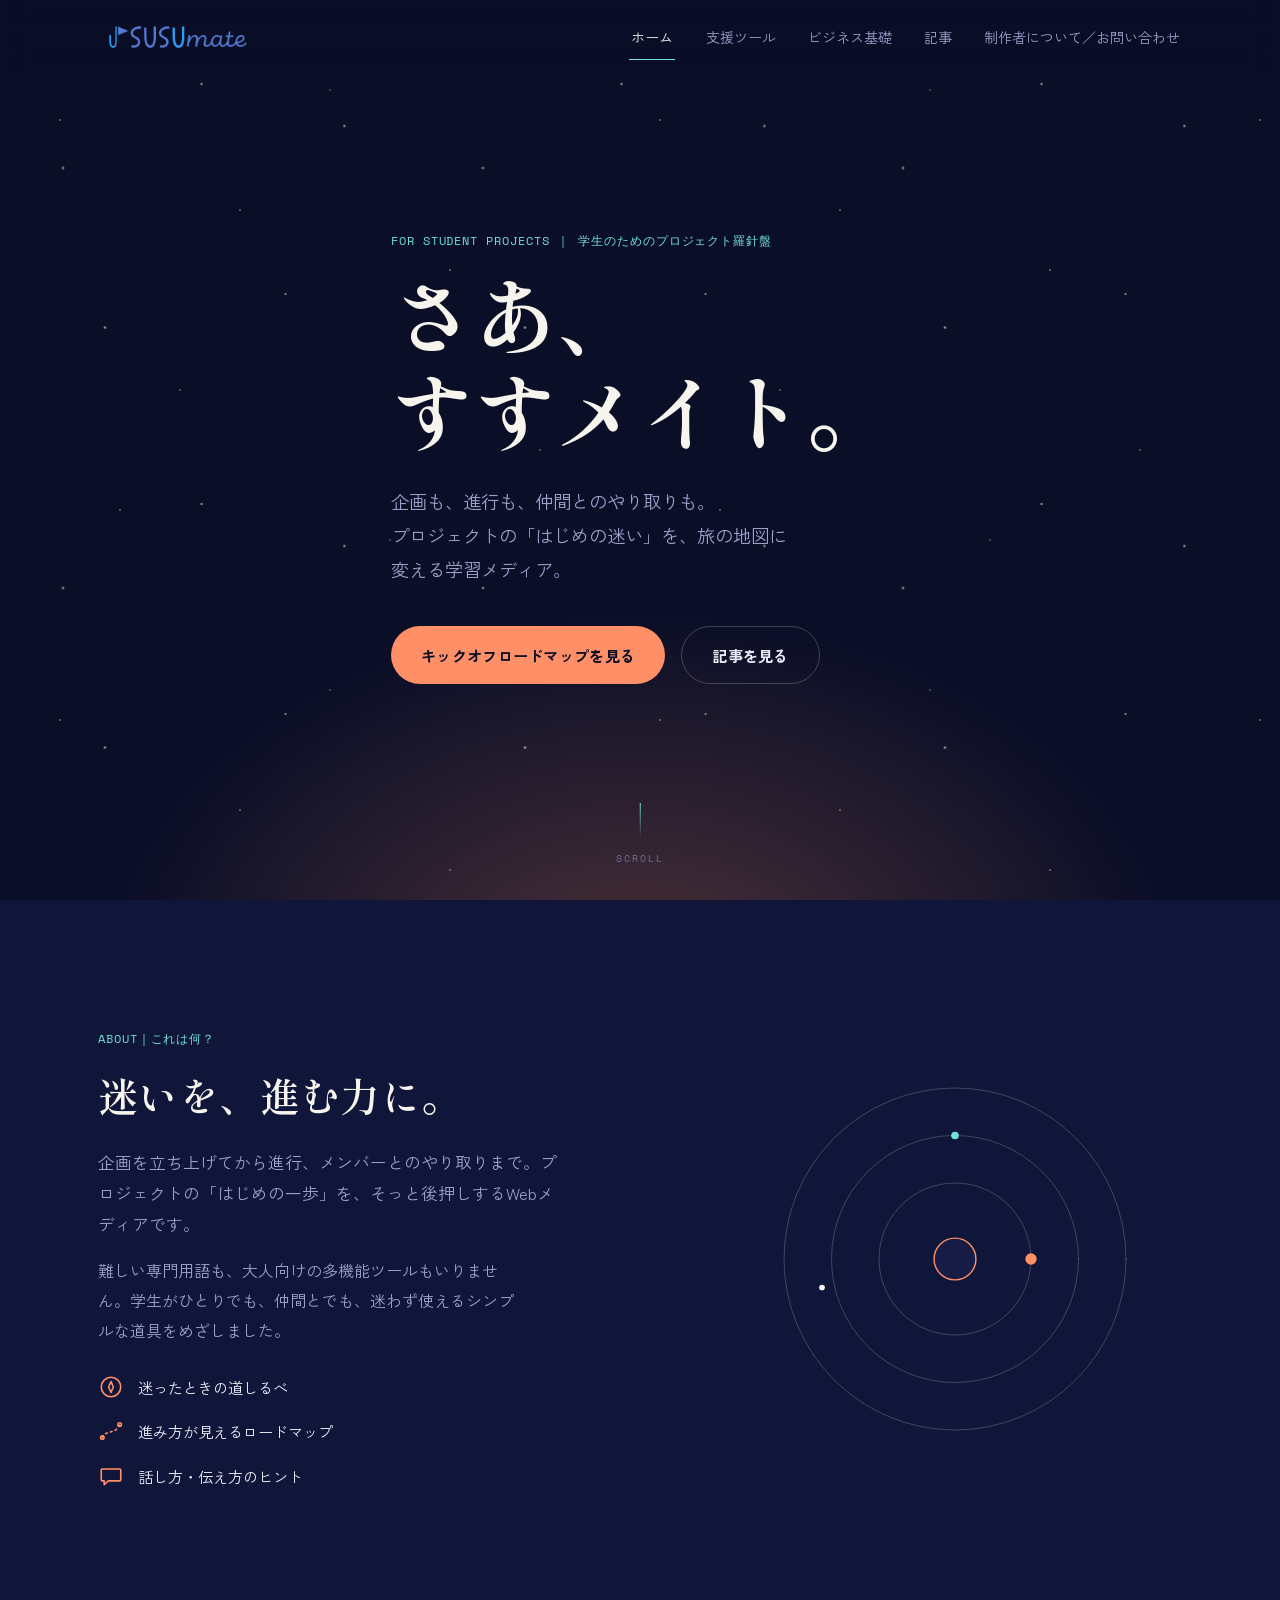
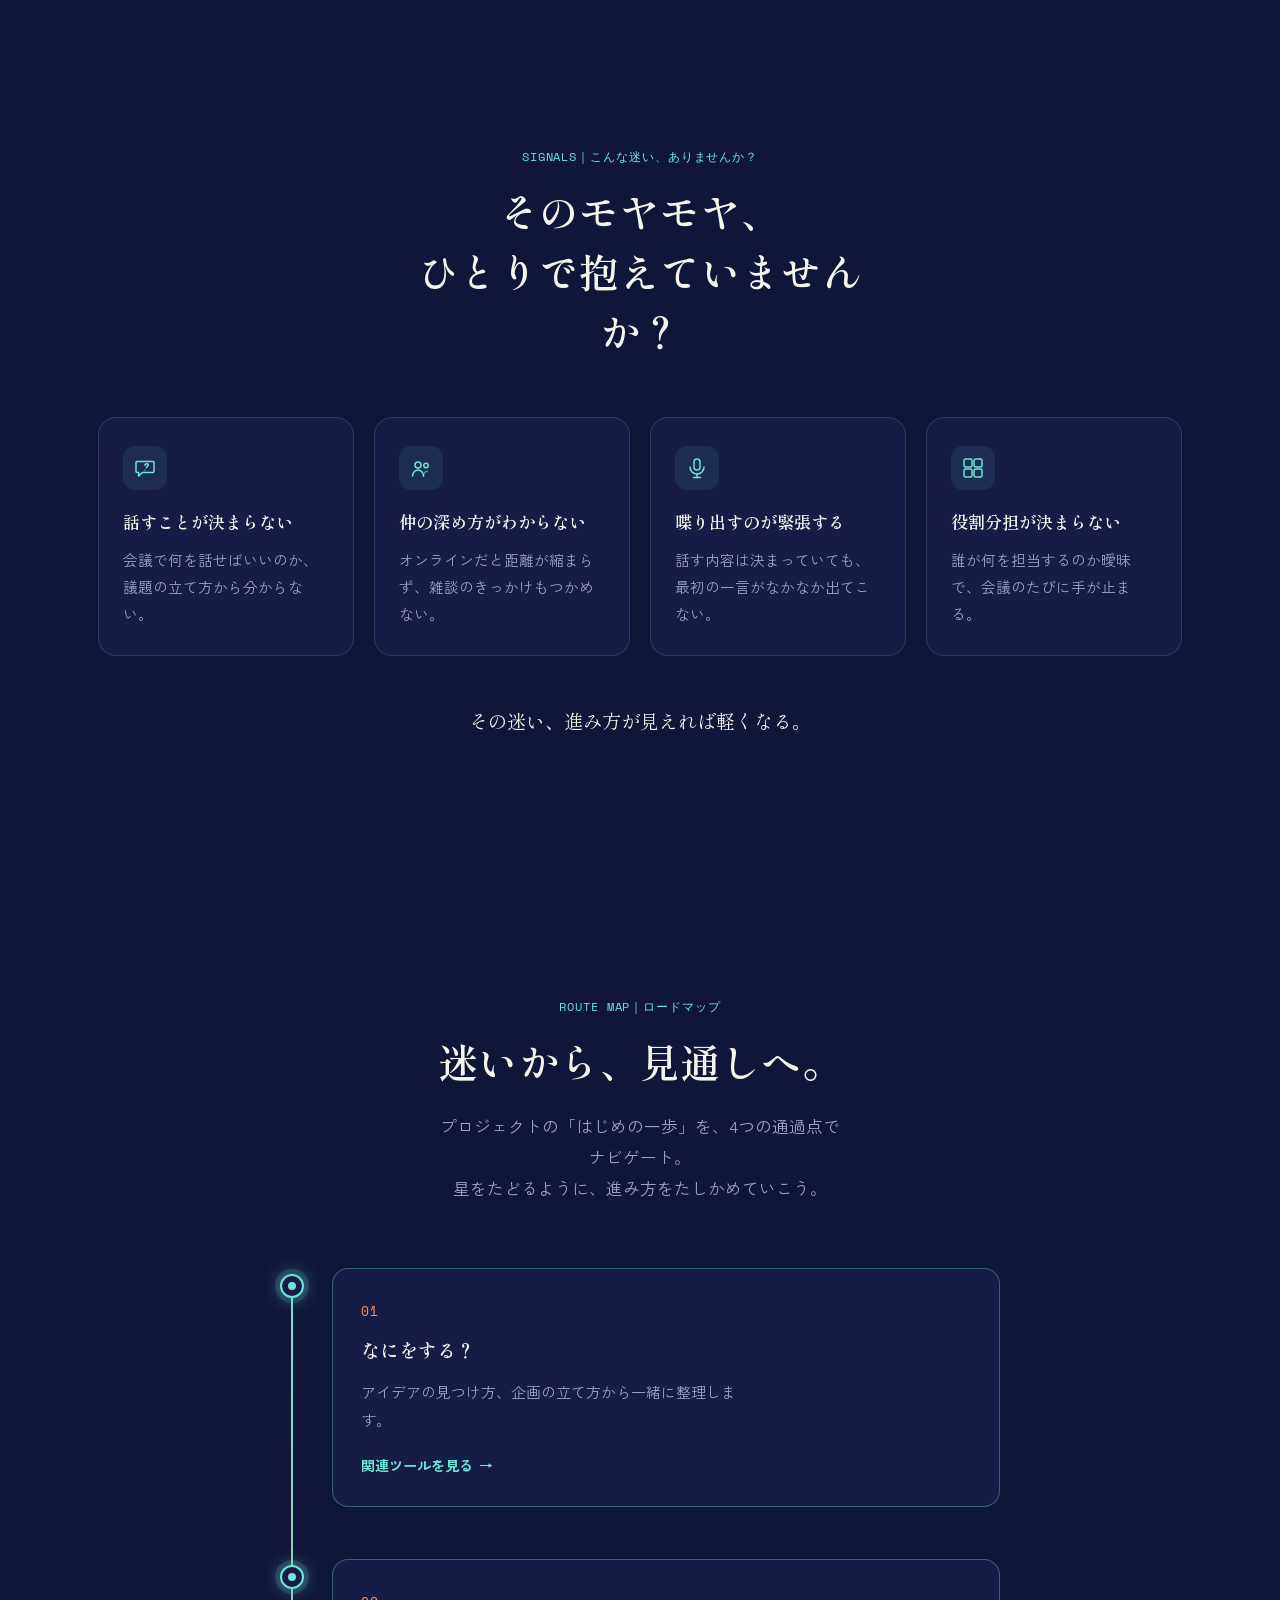
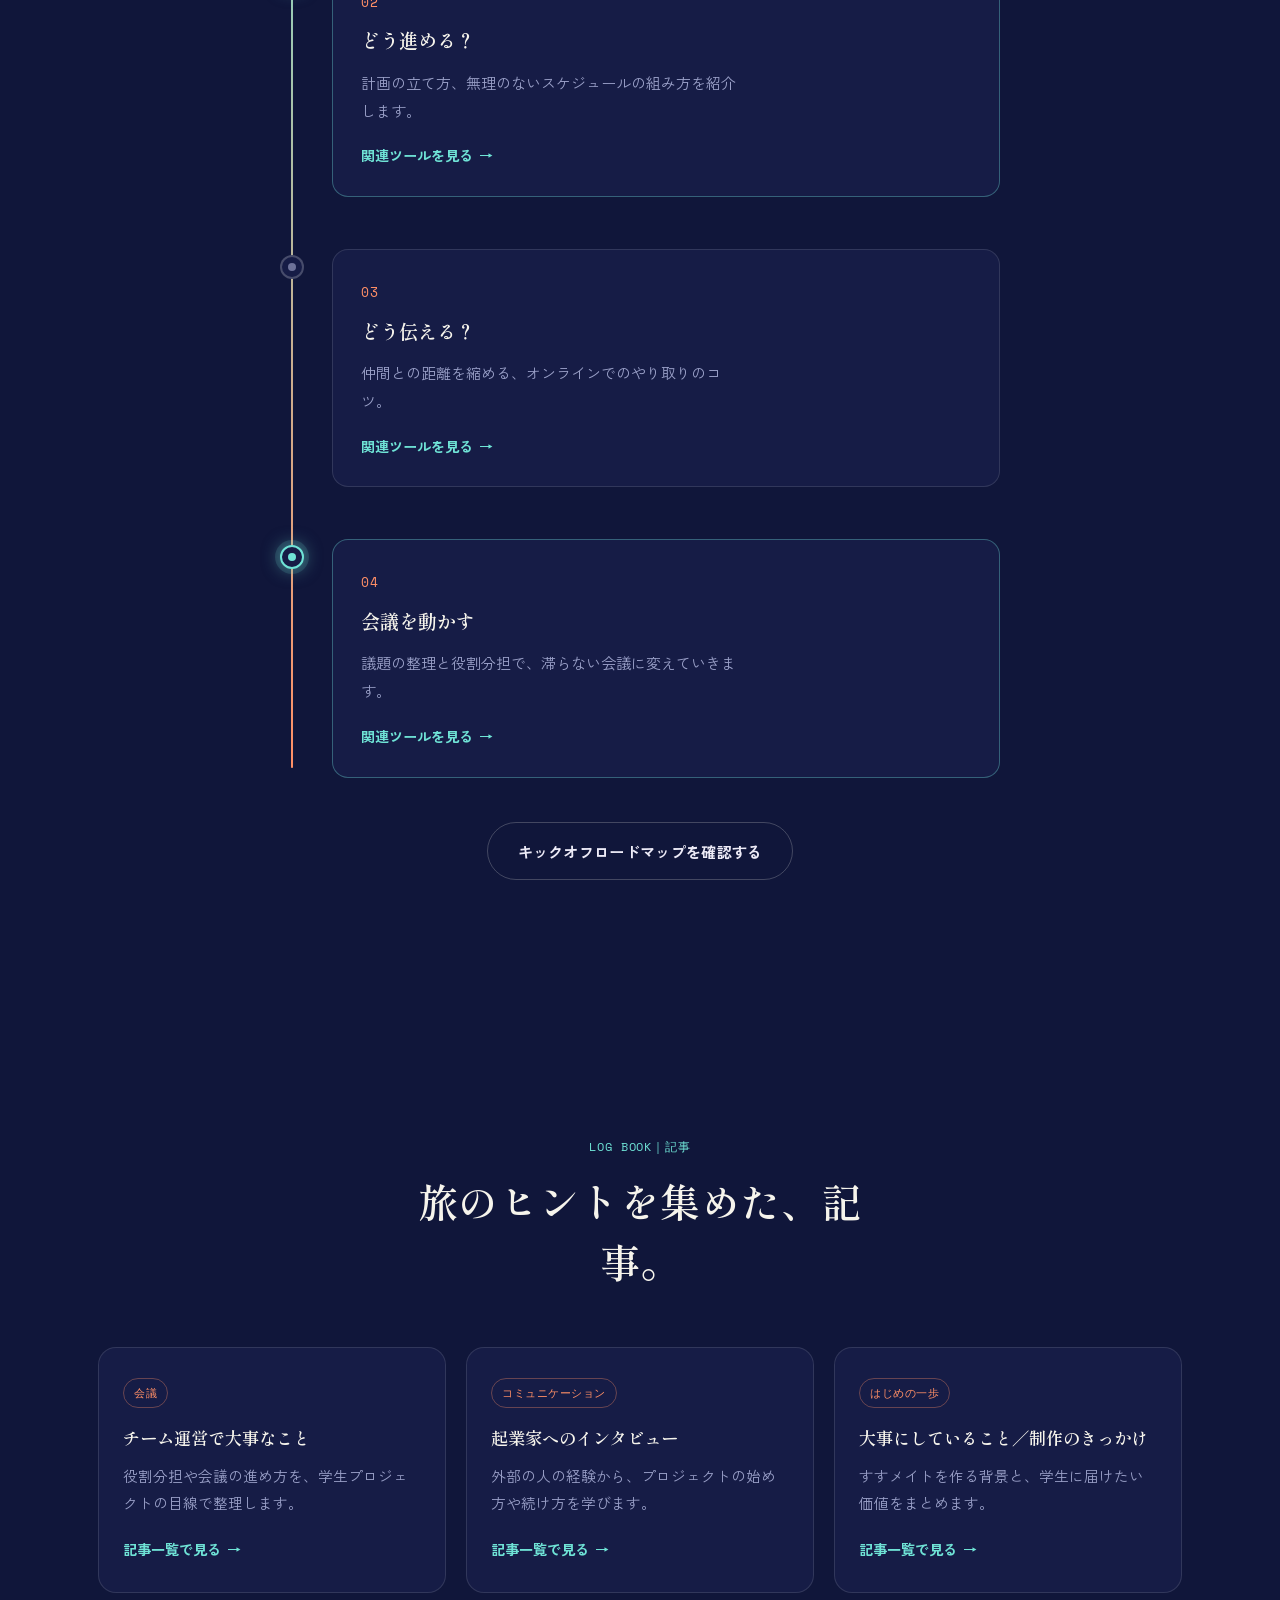
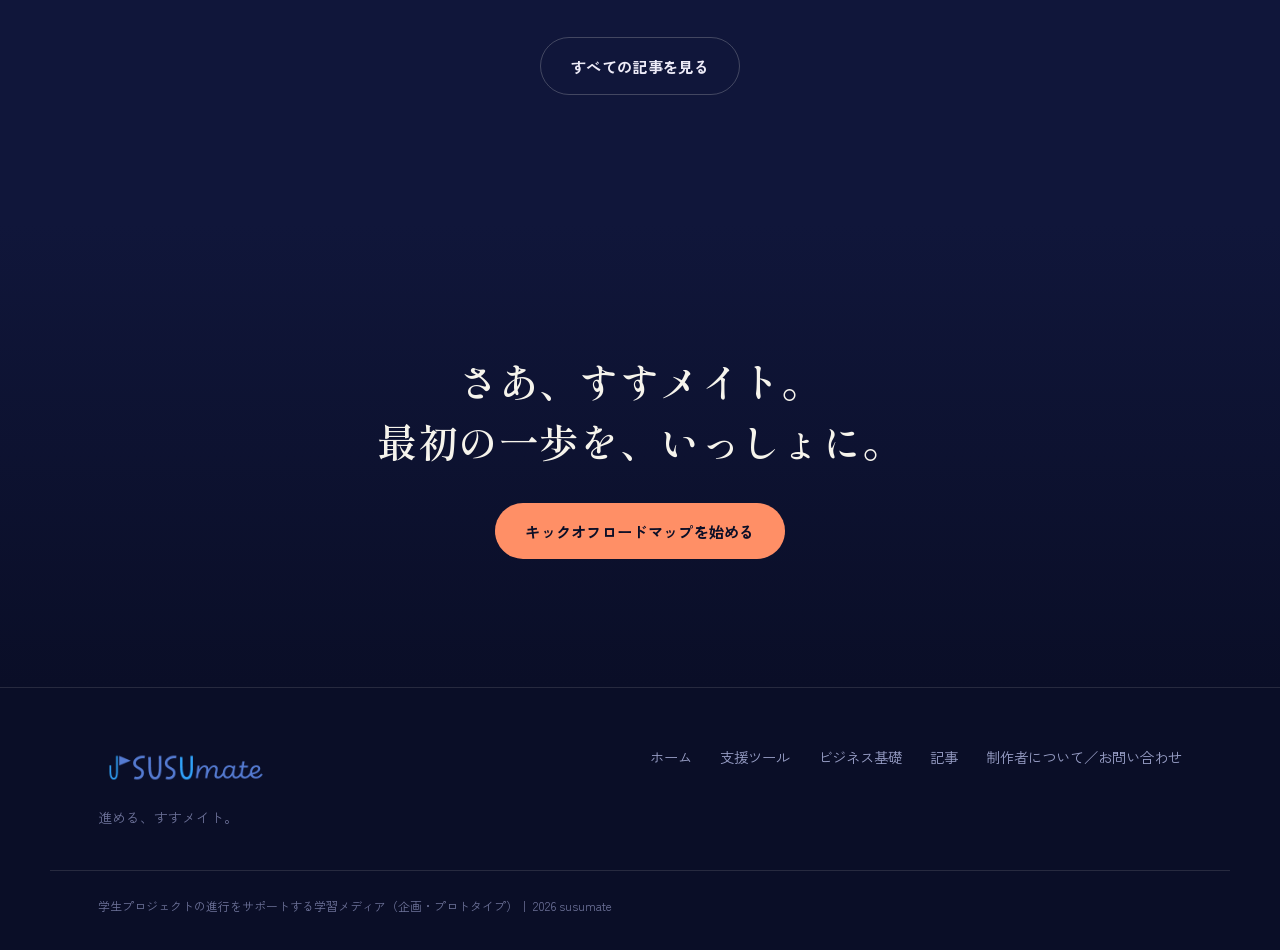
==== commit eb2e6f08: "ロゴとファビコンを追加" ====
--- a/index.html
+++ b/index.html
@@ -9,7 +9,7 @@
 <link rel="preconnect" href="https://fonts.googleapis.com">
 <link rel="preconnect" href="https://fonts.gstatic.com" crossorigin>
 <link href="https://fonts.googleapis.com/css2?family=Shippori+Mincho:wght@400;500;600;700;800&family=Zen+Kaku+Gothic+New:wght@300;400;500;700;900&family=Space+Mono:wght@400;700&display=swap" rel="stylesheet">
-<link rel="icon" href="data:,">
+<link rel="icon" type="image/png" href="images/branding/favicon.png">
 <link rel="stylesheet" href="style.css">
 </head>
 <body data-page="home">
@@ -19,8 +19,7 @@
 <header class="site-header" id="siteHeader">
   <div class="container header-inner">
     <a href="index.html" class="logo" aria-label="すすメイト ホームへ">
-      <svg class="logo-star" viewBox="0 0 24 24" aria-hidden="true"><path d="M12 2 L14 10 L22 12 L14 14 L12 22 L10 14 L2 12 L10 10 Z"/></svg>
-      <span>すすメイト</span>
+      <img class="logo-image" src="images/branding/logo.png" alt="すすメイト">
     </a>
 
     <nav class="main-nav" id="mainNav" aria-label="メインナビゲーション">
@@ -252,7 +251,9 @@
 <footer class="site-footer">
   <div class="container footer-grid">
     <div class="footer-brand">
-      <p class="footer-logo">すすメイト</p>
+      <a href="index.html" class="footer-logo" aria-label="すすメイト ホームへ">
+        <img class="footer-logo-image" src="images/branding/logo.png" alt="すすメイト">
+      </a>
       <p class="footer-tagline">進める、すすメイト。</p>
     </div>
     <nav class="footer-nav" aria-label="フッターナビゲーション">
--- a/style.css
+++ b/style.css
@@ -171,17 +171,15 @@
 .logo{
   display:flex;
   align-items:center;
-  gap: 8px;
-  font-family: var(--font-display);
-  font-size: 1.15rem;
-  font-weight: 700;
-  color: var(--star-white);
-}
-.logo-star{
-  width: 18px; height:18px;
-  color: var(--accent-dawn);
-}
-.logo-star path{ fill: currentColor; stroke:none; }
+  flex: 0 0 auto;
+  width: min(160px, 34vw);
+}
+.logo-image{
+  width: 100%;
+  height: auto;
+  max-height: 42px;
+  object-fit: contain;
+}
 
 .main-nav{
   display:flex;
@@ -731,10 +729,15 @@
   margin-bottom: 40px;
 }
 .footer-logo{
-  font-family: var(--font-display);
-  font-size: 1.3rem;
-  color: var(--star-white);
-  font-weight: 700;
+  display: inline-flex;
+  align-items: center;
+  width: min(176px, 48vw);
+}
+.footer-logo-image{
+  width: 100%;
+  height: auto;
+  max-height: 48px;
+  object-fit: contain;
 }
 .footer-tagline{
   font-size: 0.85rem;
@@ -798,14 +801,31 @@
 }
 
 @media (max-width: 640px){
+  .hero-inner.container{
+    padding-left: 20px;
+    padding-right: 20px;
+  }
+  .hero .eyebrow,
+  .hero-sub{
+    max-width: 260px;
+  }
+  .hero .eyebrow{
+    line-height: 1.8;
+  }
   .card-grid{ grid-template-columns: 1fr; }
   .articles-grid{ grid-template-columns: 1fr; }
   .content-grid,
   .about-detail-grid{ grid-template-columns: 1fr; }
-  .hero-actions{ flex-direction:column; align-items:stretch; width: 100%; }
+  .hero-actions{
+    flex-direction:column;
+    align-items:stretch;
+    width: min(100%, 260px);
+  }
   .hero-actions .btn{
     width: 100%;
     max-width: 100%;
+    padding-left: 20px;
+    padding-right: 20px;
     justify-content:center;
     text-align:center;
     white-space: normal;
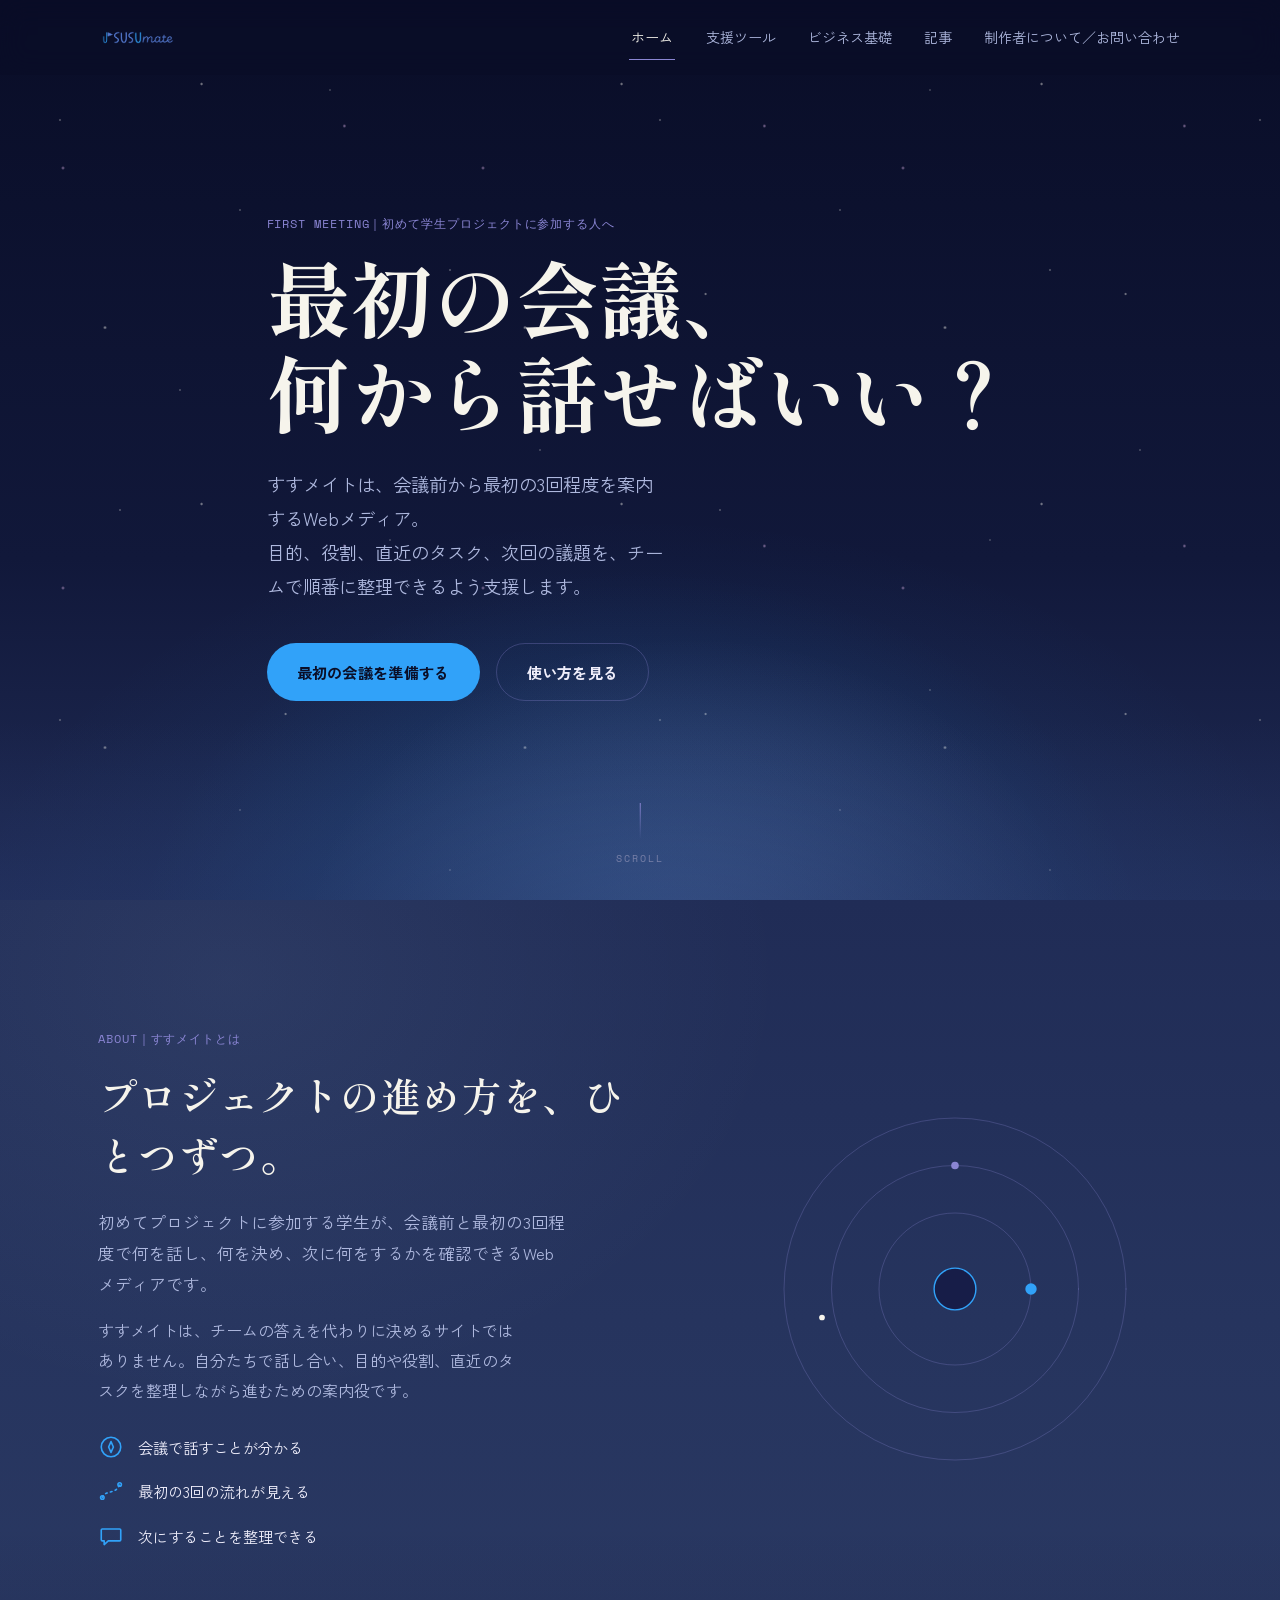
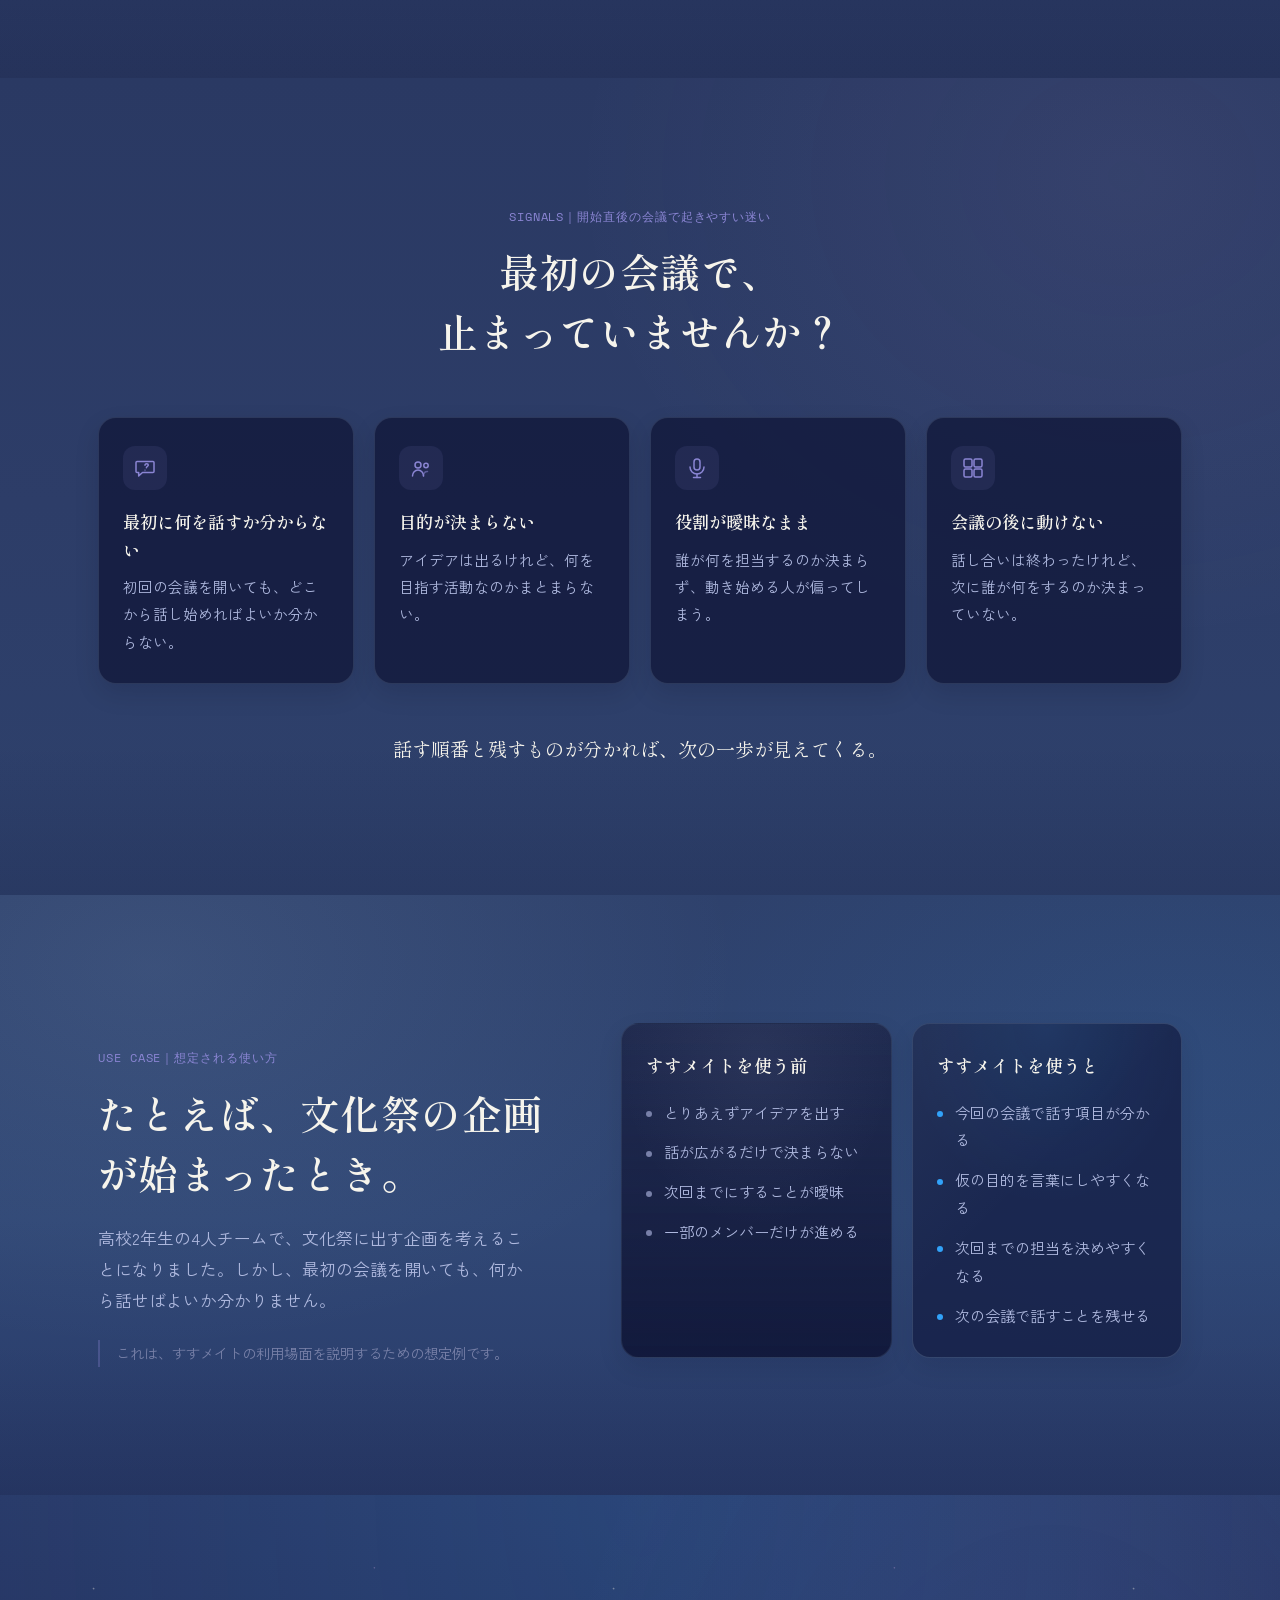
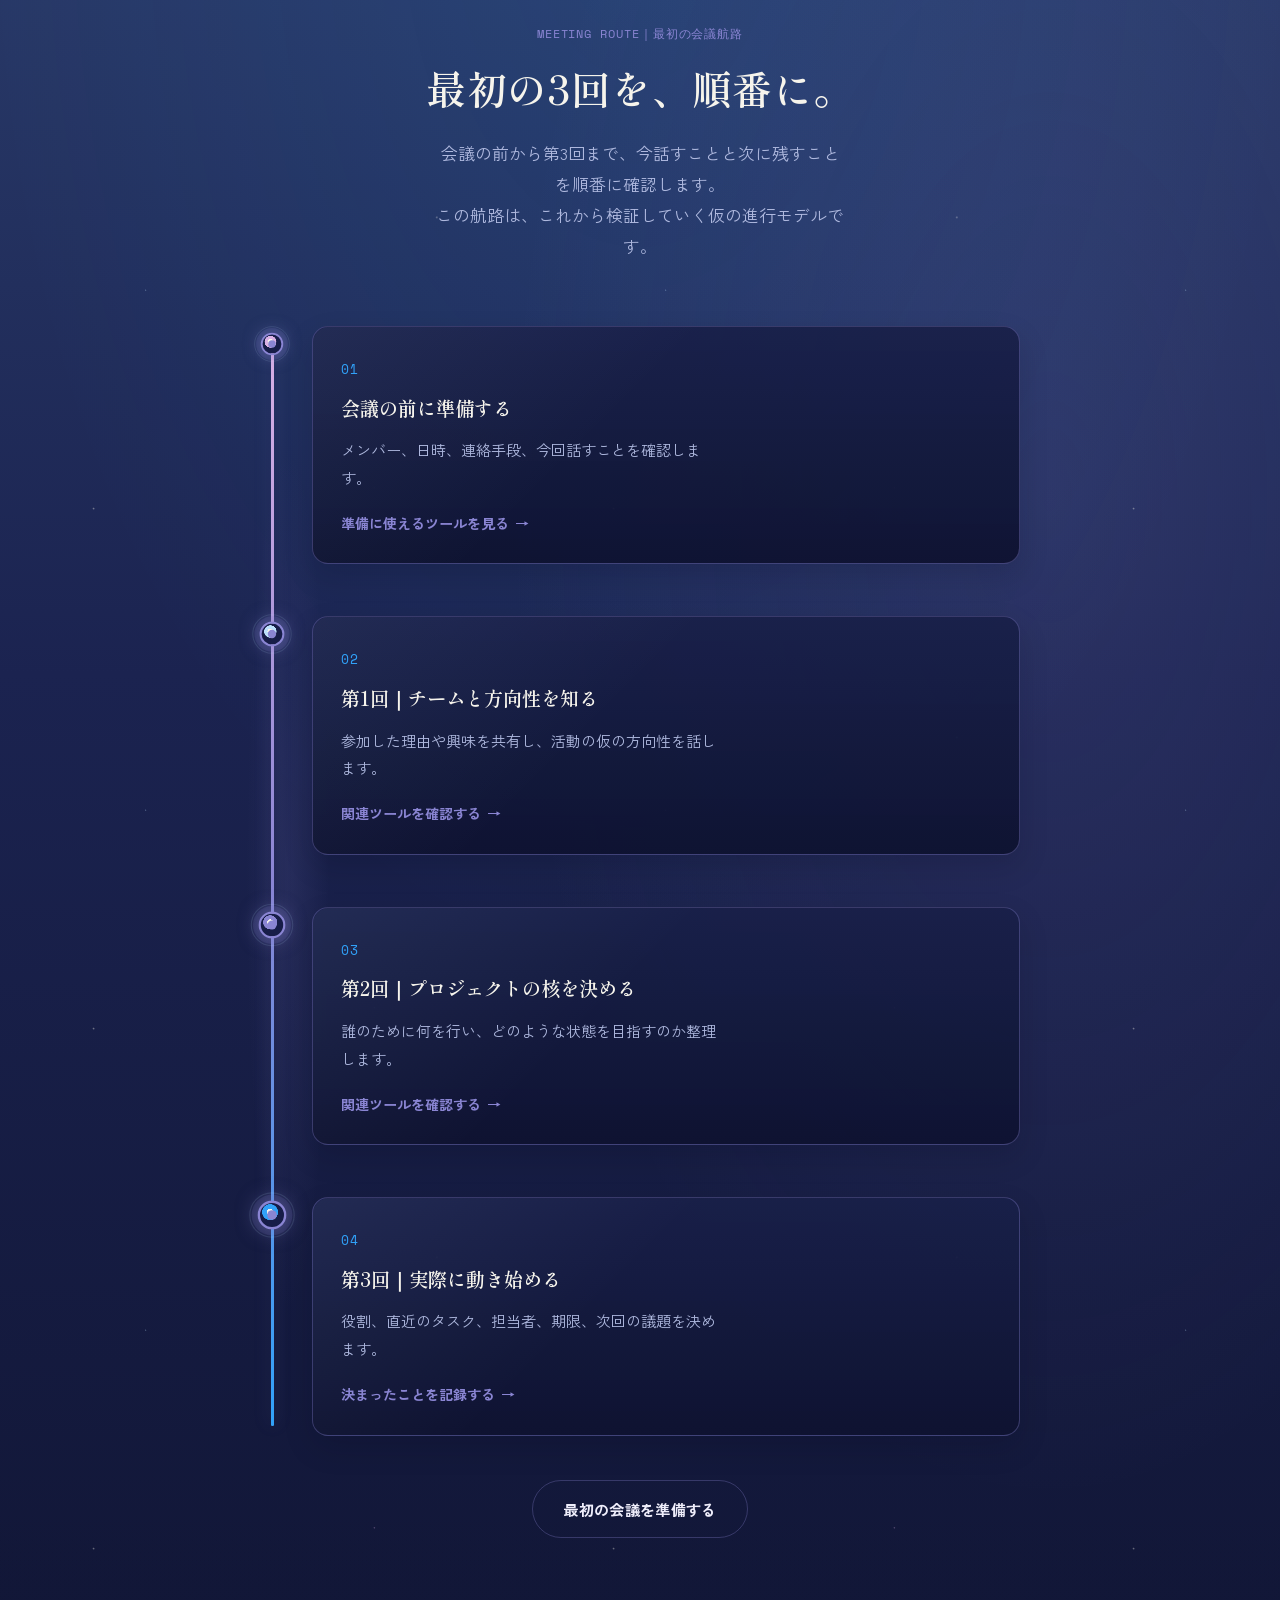
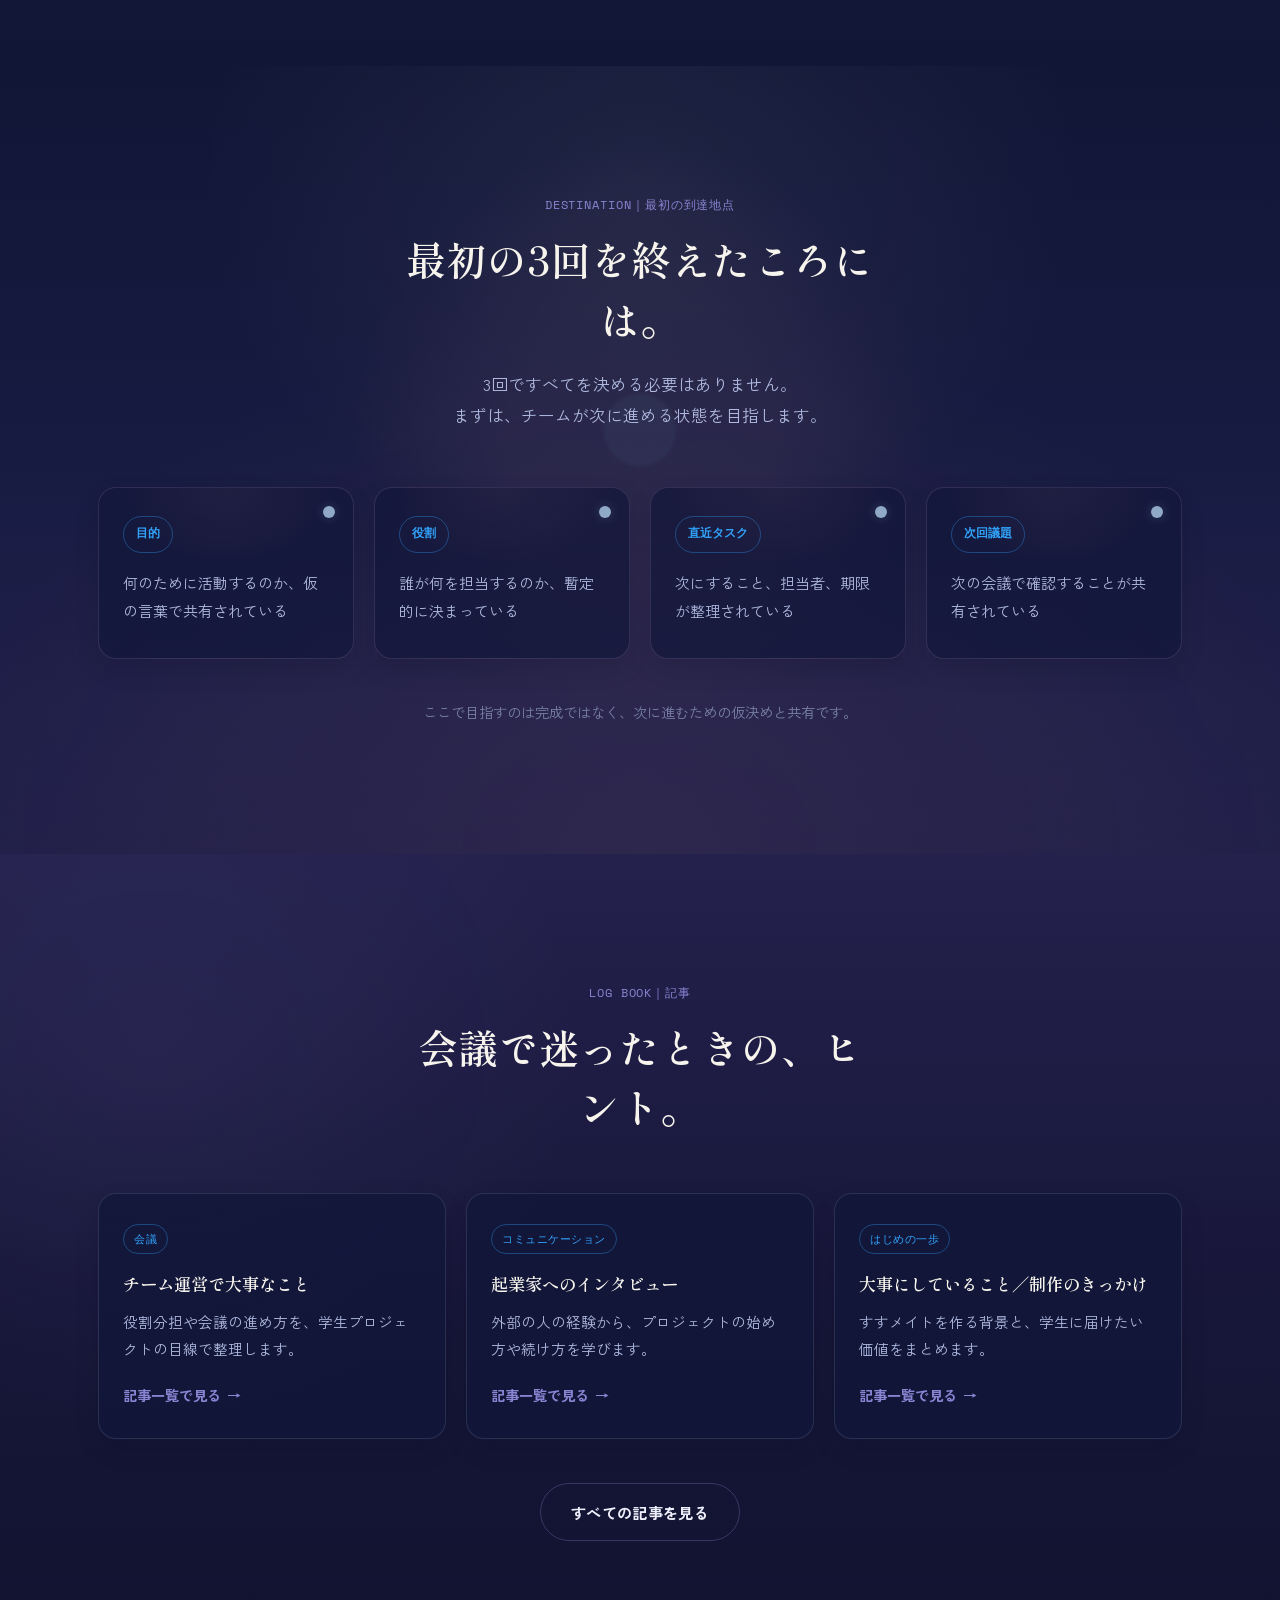
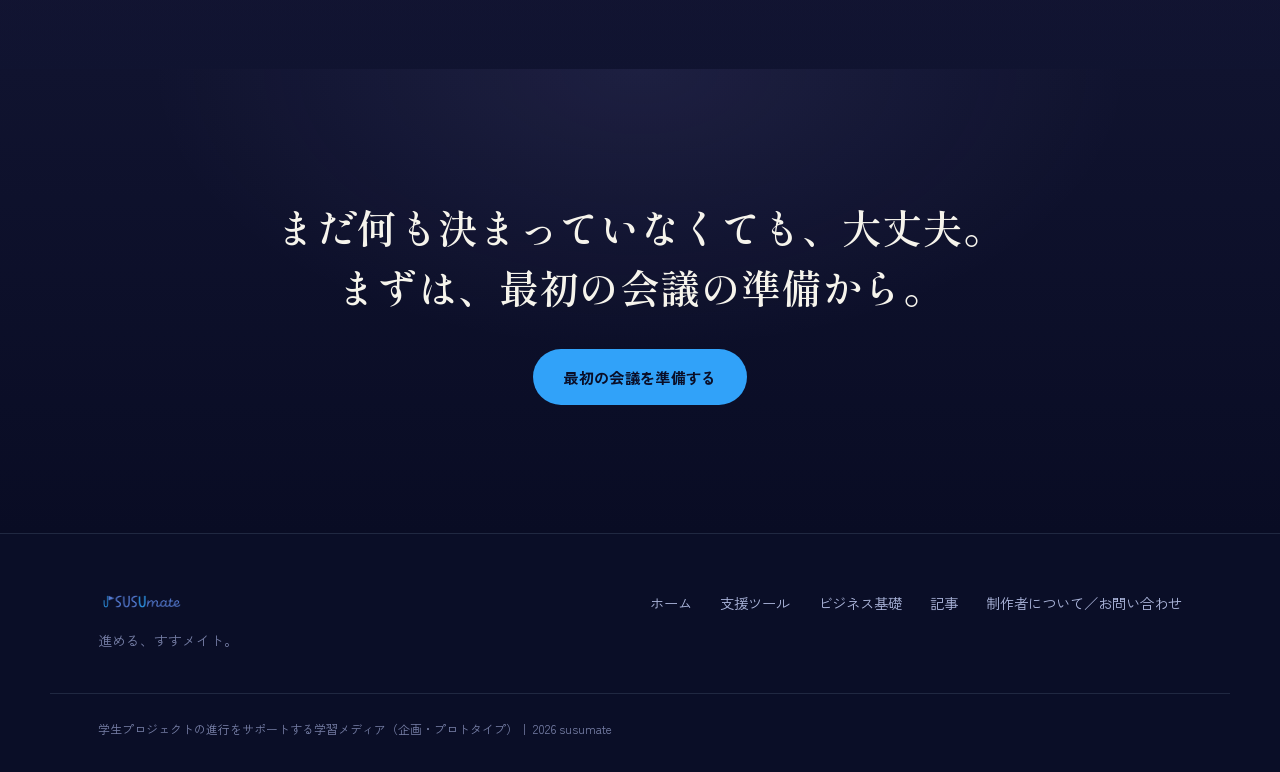
==== commit c5b7dd22: "feat: clarify kickoff meeting flow on homepage" ====
--- a/index.html
+++ b/index.html
@@ -3,8 +3,8 @@
 <head>
 <meta charset="UTF-8">
 <meta name="viewport" content="width=device-width, initial-scale=1.0">
-<title>すすメイト｜学生プロジェクトのための進行サポートメディア</title>
-<meta name="description" content="企画立案から進行、メンバーとのやり取りまで。学生プロジェクトの「はじめの一歩」をそっと後押しする学習メディア、すすメイト。">
+<title>すすメイト｜初めての学生プロジェクトと最初の会議を支えるWebメディア</title>
+<meta name="description" content="初めて学生プロジェクトに参加する高校生・大学生へ。会議前から最初の3回程度まで、進め方の全体像を確認できるWebメディアです。">
 
 <link rel="preconnect" href="https://fonts.googleapis.com">
 <link rel="preconnect" href="https://fonts.gstatic.com" crossorigin>
@@ -49,12 +49,12 @@
     </div>
 
     <div class="hero-inner container">
-      <p class="eyebrow">FOR STUDENT PROJECTS ｜ 学生のためのプロジェクト羅針盤</p>
-      <h1 class="hero-title">さあ、<br>すすメイト。</h1>
-      <p class="hero-sub">企画も、進行も、仲間とのやり取りも。<br class="br-pc">プロジェクトの「はじめの迷い」を、旅の地図に変える学習メディア。</p>
+      <p class="eyebrow">FIRST MEETING｜初めて学生プロジェクトに参加する人へ</p>
+      <h1 class="hero-title">最初の会議、<br>何から話せばいい？</h1>
+      <p class="hero-sub">すすメイトは、会議前から最初の3回程度を案内するWebメディア。<br class="br-pc">目的、役割、直近のタスク、次回の議題を、チームで順番に整理できるよう支援します。</p>
       <div class="hero-actions">
-        <a href="tools.html#kickoff-roadmap" class="btn btn-primary">キックオフロードマップを見る</a>
-        <a href="articles.html" class="btn btn-outline">記事を見る</a>
+        <a href="tools.html#kickoff-roadmap" class="btn btn-primary">最初の会議を準備する</a>
+        <a href="#use-case" class="btn btn-outline">使い方を見る</a>
       </div>
     </div>
 
@@ -68,23 +68,23 @@
   <section class="section about" id="about">
     <div class="container about-grid">
       <div class="about-text reveal">
-        <p class="eyebrow">ABOUT｜これは何？</p>
-        <h2>迷いを、進む力に。</h2>
-        <p class="lead">企画を立ち上げてから進行、メンバーとのやり取りまで。プロジェクトの「はじめの一歩」を、そっと後押しするWebメディアです。</p>
-        <p>難しい専門用語も、大人向けの多機能ツールもいりません。学生がひとりでも、仲間とでも、迷わず使えるシンプルな道具をめざしました。</p>
+        <p class="eyebrow">ABOUT｜すすメイトとは</p>
+        <h2>プロジェクトの進め方を、ひとつずつ。</h2>
+        <p class="lead">初めてプロジェクトに参加する学生が、会議前と最初の3回程度で何を話し、何を決め、次に何をするかを確認できるWebメディアです。</p>
+        <p>すすメイトは、チームの答えを代わりに決めるサイトではありません。自分たちで話し合い、目的や役割、直近のタスクを整理しながら進むための案内役です。</p>
 
         <ul class="feature-list">
           <li>
             <svg viewBox="0 0 24 24" aria-hidden="true"><circle cx="12" cy="12" r="9"/><path d="M12 7 L14.2 12 L12 17 L9.8 12 Z" fill="currentColor" stroke="none"/></svg>
-            <span>迷ったときの道しるべ</span>
+            <span>会議で話すことが分かる</span>
           </li>
           <li>
             <svg viewBox="0 0 24 24" aria-hidden="true"><path d="M4 18 C 8 10, 16 16, 20 6" stroke-dasharray="1.5 3.2"/><circle cx="4" cy="18" r="1.6" fill="currentColor" stroke="none"/><circle cx="20" cy="6" r="1.6" fill="currentColor" stroke="none"/></svg>
-            <span>進み方が見えるロードマップ</span>
+            <span>最初の3回の流れが見える</span>
           </li>
           <li>
             <svg viewBox="0 0 24 24" aria-hidden="true"><path d="M4 5.5h16a1 1 0 0 1 1 1v9a1 1 0 0 1-1 1H9.5l-3.8 3.4v-3.4H4a1 1 0 0 1-1-1v-9a1 1 0 0 1 1-1z"/></svg>
-            <span>話し方・伝え方のヒント</span>
+            <span>次にすることを整理できる</span>
           </li>
         </ul>
       </div>
@@ -106,53 +106,87 @@
   <!-- ===== PROBLEMS ===== -->
   <section class="section problems" id="problems">
     <div class="container">
-      <p class="eyebrow center">SIGNALS｜こんな迷い、ありませんか？</p>
-      <h2 class="center">そのモヤモヤ、<br>ひとりで抱えていませんか？</h2>
+      <p class="eyebrow center">SIGNALS｜開始直後の会議で起きやすい迷い</p>
+      <h2 class="center">最初の会議で、<br>止まっていませんか？</h2>
 
       <div class="card-grid">
         <article class="problem-card reveal">
           <span class="problem-icon">
             <svg viewBox="0 0 24 24" aria-hidden="true"><path d="M4 5.5h16a1 1 0 0 1 1 1v9a1 1 0 0 1-1 1H9.5l-3.8 3.4v-3.4H4a1 1 0 0 1-1-1v-9a1 1 0 0 1 1-1z"/><path d="M12 9.3c0-1 .8-1.6 1.7-1.6.9 0 1.6.6 1.6 1.4 0 .9-.6 1.1-1.2 1.5-.5.3-.7.6-.7 1.1" /><circle cx="12" cy="14.3" r="0.15" fill="currentColor"/></svg>
           </span>
-          <h3>話すことが決まらない</h3>
-          <p>会議で何を話せばいいのか、議題の立て方から分からない。</p>
+          <h3>最初に何を話すか分からない</h3>
+          <p>初回の会議を開いても、どこから話し始めればよいか分からない。</p>
         </article>
 
         <article class="problem-card reveal">
           <span class="problem-icon">
             <svg viewBox="0 0 24 24" aria-hidden="true"><circle cx="9" cy="9" r="3"/><path d="M3.5 20c0-3.3 2.5-6 5.5-6s5.5 2.7 5.5 6"/><circle cx="17" cy="9.5" r="2.2"/><path d="M14.5 20c0-2.6 1.6-4.6 4-4.6" opacity="0.55"/></svg>
           </span>
-          <h3>仲の深め方がわからない</h3>
-          <p>オンラインだと距離が縮まらず、雑談のきっかけもつかめない。</p>
+          <h3>目的が決まらない</h3>
+          <p>アイデアは出るけれど、何を目指す活動なのかまとまらない。</p>
         </article>
 
         <article class="problem-card reveal">
           <span class="problem-icon">
             <svg viewBox="0 0 24 24" aria-hidden="true"><rect x="9" y="3" width="6" height="11" rx="3"/><path d="M5 11a7 7 0 0 0 14 0"/><line x1="12" y1="18" x2="12" y2="21.5"/><line x1="8.5" y1="21.5" x2="15.5" y2="21.5"/></svg>
           </span>
-          <h3>喋り出すのが緊張する</h3>
-          <p>話す内容は決まっていても、最初の一言がなかなか出てこない。</p>
+          <h3>役割が曖昧なまま</h3>
+          <p>誰が何を担当するのか決まらず、動き始める人が偏ってしまう。</p>
         </article>
 
         <article class="problem-card reveal">
           <span class="problem-icon">
             <svg viewBox="0 0 24 24" aria-hidden="true"><rect x="3" y="3" width="8" height="8" rx="1.5"/><rect x="13" y="3" width="8" height="8" rx="1.5"/><rect x="3" y="13" width="8" height="8" rx="1.5"/><rect x="13" y="13" width="8" height="8" rx="1.5" fill="currentColor"/></svg>
           </span>
-          <h3>役割分担が決まらない</h3>
-          <p>誰が何を担当するのか曖昧で、会議のたびに手が止まる。</p>
-        </article>
-      </div>
-
-      <p class="bridge-line center">その迷い、進み方が見えれば軽くなる。</p>
+          <h3>会議の後に動けない</h3>
+          <p>話し合いは終わったけれど、次に誰が何をするのか決まっていない。</p>
+        </article>
+      </div>
+
+      <p class="bridge-line center">話す順番と残すものが分かれば、次の一歩が見えてくる。</p>
+    </div>
+  </section>
+
+  <!-- ===== USE CASE ===== -->
+  <section class="section use-case" id="use-case">
+    <div class="container use-case-layout">
+      <div class="use-case-story reveal">
+        <p class="eyebrow">USE CASE｜想定される使い方</p>
+        <h2>たとえば、文化祭の企画が始まったとき。</h2>
+        <p class="lead">高校2年生の4人チームで、文化祭に出す企画を考えることになりました。しかし、最初の会議を開いても、何から話せばよいか分かりません。</p>
+        <p class="use-case-note">これは、すすメイトの利用場面を説明するための想定例です。</p>
+      </div>
+
+      <div class="use-case-comparison">
+        <article class="use-case-before reveal">
+          <h3>すすメイトを使う前</h3>
+          <ul class="use-case-list">
+            <li>とりあえずアイデアを出す</li>
+            <li>話が広がるだけで決まらない</li>
+            <li>次回までにすることが曖昧</li>
+            <li>一部のメンバーだけが進める</li>
+          </ul>
+        </article>
+
+        <article class="use-case-after reveal">
+          <h3>すすメイトを使うと</h3>
+          <ul class="use-case-list">
+            <li>今回の会議で話す項目が分かる</li>
+            <li>仮の目的を言葉にしやすくなる</li>
+            <li>次回までの担当を決めやすくなる</li>
+            <li>次の会議で話すことを残せる</li>
+          </ul>
+        </article>
+      </div>
     </div>
   </section>
 
   <!-- ===== ROADMAP (signature) ===== -->
   <section class="section roadmap" id="roadmap">
     <div class="container">
-      <p class="eyebrow center">ROUTE MAP｜ロードマップ</p>
-      <h2 class="center">迷いから、見通しへ。</h2>
-      <p class="lead center">プロジェクトの「はじめの一歩」を、4つの通過点でナビゲート。<br class="br-pc">星をたどるように、進み方をたしかめていこう。</p>
+      <p class="eyebrow center">MEETING ROUTE｜最初の会議航路</p>
+      <h2 class="center">最初の3回を、順番に。</h2>
+      <p class="lead center">会議の前から第3回まで、今話すことと次に残すことを順番に確認します。<br class="br-pc">この航路は、これから検証していく仮の進行モデルです。</p>
 
       <div class="roadmap-path" id="roadmapPath">
         <div class="roadmap-track" aria-hidden="true"><div class="roadmap-track-fill" id="roadmapFill"></div></div>
@@ -162,44 +196,77 @@
             <span class="waypoint-star" aria-hidden="true"></span>
             <div class="waypoint-content">
               <span class="waypoint-num">01</span>
-              <h3>なにをする？</h3>
-              <p>アイデアの見つけ方、企画の立て方から一緒に整理します。</p>
-              <a class="waypoint-link" href="tools.html#project-core">関連ツールを見る <span aria-hidden="true">→</span></a>
+              <h3>会議の前に準備する</h3>
+              <p>メンバー、日時、連絡手段、今回話すことを確認します。</p>
+              <a class="waypoint-link" href="tools.html#project-core">準備に使えるツールを見る <span aria-hidden="true">→</span></a>
             </div>
           </li>
           <li class="waypoint">
             <span class="waypoint-star" aria-hidden="true"></span>
             <div class="waypoint-content">
               <span class="waypoint-num">02</span>
-              <h3>どう進める？</h3>
-              <p>計画の立て方、無理のないスケジュールの組み方を紹介します。</p>
-              <a class="waypoint-link" href="tools.html#gantt-chart">関連ツールを見る <span aria-hidden="true">→</span></a>
+              <h3>第1回｜チームと方向性を知る</h3>
+              <p>参加した理由や興味を共有し、活動の仮の方向性を話します。</p>
+              <a class="waypoint-link" href="tools.html#gantt-chart">関連ツールを確認する <span aria-hidden="true">→</span></a>
             </div>
           </li>
           <li class="waypoint">
             <span class="waypoint-star" aria-hidden="true"></span>
             <div class="waypoint-content">
               <span class="waypoint-num">03</span>
-              <h3>どう伝える？</h3>
-              <p>仲間との距離を縮める、オンラインでのやり取りのコツ。</p>
-              <a class="waypoint-link" href="tools.html#icebreak-gacha">関連ツールを見る <span aria-hidden="true">→</span></a>
+              <h3>第2回｜プロジェクトの核を決める</h3>
+              <p>誰のために何を行い、どのような状態を目指すのか整理します。</p>
+              <a class="waypoint-link" href="tools.html#icebreak-gacha">関連ツールを確認する <span aria-hidden="true">→</span></a>
             </div>
           </li>
           <li class="waypoint">
             <span class="waypoint-star" aria-hidden="true"></span>
             <div class="waypoint-content">
               <span class="waypoint-num">04</span>
-              <h3>会議を動かす</h3>
-              <p>議題の整理と役割分担で、滞らない会議に変えていきます。</p>
-              <a class="waypoint-link" href="tools.html#meeting-minutes-template">関連ツールを見る <span aria-hidden="true">→</span></a>
+              <h3>第3回｜実際に動き始める</h3>
+              <p>役割、直近のタスク、担当者、期限、次回の議題を決めます。</p>
+              <a class="waypoint-link" href="tools.html#meeting-minutes-template">決まったことを記録する <span aria-hidden="true">→</span></a>
             </div>
           </li>
         </ol>
       </div>
 
       <div class="center">
-        <a href="tools.html#kickoff-roadmap" class="btn btn-outline">キックオフロードマップを確認する</a>
-      </div>
+        <a href="tools.html#kickoff-roadmap" class="btn btn-outline">最初の会議を準備する</a>
+      </div>
+    </div>
+  </section>
+
+  <!-- ===== OUTCOMES ===== -->
+  <section class="section route-outcomes" id="outcomes">
+    <div class="container">
+      <p class="eyebrow center">DESTINATION｜最初の到達地点</p>
+      <h2 class="center">最初の3回を終えたころには。</h2>
+      <p class="lead center">3回ですべてを決める必要はありません。<br class="br-pc">まずは、チームが次に進める状態を目指します。</p>
+
+      <div class="outcome-grid">
+        <article class="outcome-card reveal">
+          <span class="outcome-label">目的</span>
+          <p>何のために活動するのか、仮の言葉で共有されている</p>
+        </article>
+
+        <article class="outcome-card reveal">
+          <span class="outcome-label">役割</span>
+          <p>誰が何を担当するのか、暫定的に決まっている</p>
+        </article>
+
+        <article class="outcome-card reveal">
+          <span class="outcome-label">直近タスク</span>
+          <p>次にすること、担当者、期限が整理されている</p>
+        </article>
+
+        <article class="outcome-card reveal">
+          <span class="outcome-label">次回議題</span>
+          <p>次の会議で確認することが共有されている</p>
+        </article>
+      </div>
+
+      <p class="outcome-note center">ここで目指すのは完成ではなく、次に進むための仮決めと共有です。</p>
     </div>
   </section>
 
@@ -207,7 +274,7 @@
   <section class="section articles" id="articles">
     <div class="container">
       <p class="eyebrow center">LOG BOOK｜記事</p>
-      <h2 class="center">旅のヒントを集めた、記事。</h2>
+      <h2 class="center">会議で迷ったときの、ヒント。</h2>
 
       <div class="card-grid articles-grid">
         <article class="article-card reveal">
@@ -241,8 +308,8 @@
   <!-- ===== CLOSING CTA ===== -->
   <section class="section cta-band">
     <div class="container center">
-      <h2>さあ、すすメイト。<br>最初の一歩を、いっしょに。</h2>
-      <a href="tools.html#kickoff-roadmap" class="btn btn-primary">キックオフロードマップを始める</a>
+      <h2>まだ何も決まっていなくても、大丈夫。<br>まずは、最初の会議の準備から。</h2>
+      <a href="tools.html#kickoff-roadmap" class="btn btn-primary">最初の会議を準備する</a>
     </div>
   </section>
 
--- a/style.css
+++ b/style.css
@@ -7,20 +7,19 @@
   /* --- color tokens --- */
   --bg-deep:      #0A0E27;
   --bg-navy:      #10163A;
-  --bg-panel:     #161C46;
-  --bg-panel-alt: #1B2150;
-
-  --accent-dawn:      #FF8F66;
-  --accent-dawn-soft:  #FFB088;
-  --accent-aurora:     #6FE3D6;
-  --accent-aurora-soft:#A7F0E6;
-
-  --star-white:    #F6F4EC;
-  --text-primary:  #EDEBF7;
-  --text-secondary:#9AA0C8;
-  --text-muted:    #6D7299;
-  --line:          rgba(246,244,236,0.12);
-  --line-strong:   rgba(246,244,236,0.22);
+  --bg-panel:     #171D48;
+  --bg-panel-alt: #20245A;
+
+  --accent-dawn:       #31a2f9;
+  --accent-dawn-soft:  #bee1fb;
+  --accent-aurora:     #8a85d3;
+  --accent-aurora-soft:#dab1e5;
+  --star-white:     #F6F4EC;
+  --text-primary:   #EFEEFB;
+  --text-secondary: #AEB8DE;
+  --text-muted:     #7880A8;
+  --line:        rgba(190,225,251,0.12);
+  --line-strong: rgba(138,133,211,0.30);
 
   /* --- type tokens --- */
   --font-display: 'Shippori Mincho', serif;
@@ -132,7 +131,7 @@
 .btn-primary:hover{
   background: var(--accent-dawn-soft);
   transform: translateY(-2px);
-  box-shadow: 0 10px 30px rgba(255,143,102,0.25);
+  box-shadow: 0 10px 30px rgba(49,162,249,0.25);
 }
 .btn-outline{
   background: transparent;
@@ -172,12 +171,12 @@
   display:flex;
   align-items:center;
   flex: 0 0 auto;
-  width: min(160px, 34vw);
+  width: min(80px, 18vw);
 }
 .logo-image{
   width: 100%;
   height: auto;
-  max-height: 42px;
+  max-height: 21px;
   object-fit: contain;
 }
 
@@ -308,7 +307,7 @@
   position:absolute;
   left:0; right:0; bottom:-10%;
   height: 60%;
-  background: radial-gradient(60% 100% at 50% 100%, rgba(255,143,102,0.28), rgba(255,143,102,0) 70%);
+  background: radial-gradient(60% 100% at 50% 100%, rgba(218,177,229,0.22), rgba(218,177,229,0) 70%);
   pointer-events:none;
 }
 
@@ -359,6 +358,98 @@
 @keyframes cue-drop{
   0%,100%{ transform: scaleY(0.6); opacity:0.4; }
   50%{ transform: scaleY(1); opacity:1; }
+}
+
+/* =========================================================
+   HOME SKY JOURNEY
+   ========================================================= */
+body[data-page="home"] .section{
+  isolation: isolate;
+  overflow: hidden;
+}
+body[data-page="home"] .section > .container{
+  position: relative;
+  z-index: 1;
+}
+body[data-page="home"] .hero{
+  background:
+    radial-gradient(80% 72% at 50% 105%, rgba(49,162,249,0.14), transparent 66%),
+    linear-gradient(180deg, #090d27 0%, #11183a 62%, #202c56 100%);
+}
+body[data-page="home"] .hero::after{
+  content:"";
+  position:absolute;
+  left:0;
+  right:0;
+  bottom:-1px;
+  height: clamp(96px, 16vw, 180px);
+  background: linear-gradient(180deg, transparent, rgba(37,53,101,0.42));
+  pointer-events:none;
+  z-index:1;
+}
+body[data-page="home"] .stars-far{ opacity: 0.42; }
+body[data-page="home"] .stars-near{ opacity: 0.58; }
+body[data-page="home"] .comet{ opacity:0; }
+body[data-page="home"] .horizon-glow{
+  bottom: -6%;
+  height: 68%;
+  background:
+    radial-gradient(58% 92% at 50% 100%, rgba(49,162,249,0.20), rgba(49,162,249,0) 68%),
+    radial-gradient(42% 72% at 54% 100%, rgba(218,177,229,0.18), rgba(218,177,229,0) 72%);
+}
+body[data-page="home"] .about{
+  background:
+    radial-gradient(70% 88% at 18% 10%, rgba(190,225,251,0.07), transparent 62%),
+    linear-gradient(180deg, #202c56 0%, #26345e 54%, #2a3963 100%);
+}
+body[data-page="home"] .problems{
+  background:
+    radial-gradient(68% 90% at 88% 12%, rgba(218,177,229,0.06), transparent 64%),
+    linear-gradient(180deg, #2a3963 0%, #2d3d68 52%, #2e416c 100%);
+}
+body[data-page="home"] .use-case{
+  background:
+    radial-gradient(72% 100% at 12% 12%, rgba(190,225,251,0.09), transparent 64%),
+    radial-gradient(62% 80% at 92% 26%, rgba(49,162,249,0.07), transparent 66%),
+    linear-gradient(180deg, #2e416c 0%, #304775 54%, #293b6a 100%);
+}
+body[data-page="home"] .roadmap{
+  background:
+    radial-gradient(80% 95% at 50% 0%, rgba(49,162,249,0.10), transparent 64%),
+    radial-gradient(64% 86% at 82% 34%, rgba(138,133,211,0.14), transparent 66%),
+    linear-gradient(180deg, #293b6a 0%, #1b2350 44%, #111636 100%);
+}
+body[data-page="home"] .route-outcomes{
+  background:
+    radial-gradient(60% 82% at 50% 15%, rgba(246,244,236,0.06), transparent 58%),
+    radial-gradient(82% 100% at 50% 100%, rgba(189,123,130,0.10), transparent 68%),
+    linear-gradient(180deg, #111636 0%, #171b42 50%, #24214d 100%);
+}
+body[data-page="home"] .articles{
+  background:
+    radial-gradient(54% 74% at 12% 24%, rgba(138,133,211,0.08), transparent 62%),
+    linear-gradient(180deg, #24214d 0%, #18173a 52%, #10132f 100%);
+}
+body[data-page="home"] .cta-band{
+  background:
+    radial-gradient(58% 92% at 50% 0%, rgba(138,133,211,0.11), transparent 66%),
+    linear-gradient(180deg, #10132f 0%, #090c24 100%);
+}
+body[data-page="home"] .about::after,
+body[data-page="home"] .problems::after,
+body[data-page="home"] .use-case::after,
+body[data-page="home"] .roadmap::after,
+body[data-page="home"] .route-outcomes::after,
+body[data-page="home"] .articles::after{
+  content:"";
+  position:absolute;
+  left:0;
+  right:0;
+  bottom:-1px;
+  height: clamp(88px, 13vw, 152px);
+  background: linear-gradient(180deg, transparent 0%, rgba(17,22,54,0.10) 56%, rgba(17,22,54,0.18) 100%);
+  pointer-events:none;
+  z-index:0;
 }
 
 /* =========================================================
@@ -431,7 +522,7 @@
   width: 44px; height:44px;
   align-items:center; justify-content:center;
   border-radius: 12px;
-  background: rgba(111,227,214,0.08);
+  background: rgba(138,133,211,0.10);
   color: var(--accent-aurora);
   margin-bottom: 18px;
 }
@@ -459,7 +550,7 @@
   font-size: 0.68rem;
   letter-spacing: 0.05em;
   color: var(--accent-dawn);
-  border: 1px solid rgba(255,143,102,0.35);
+  border: 1px solid rgba(49,162,249,0.35);
   padding: 4px 10px;
   border-radius: 999px;
   margin-bottom: 16px;
@@ -478,6 +569,133 @@
 
 .articles .center .btn, .roadmap .center .btn{ margin-top: 44px; }
 
+/* Top page cards share the surrounding sky instead of sitting on a fixed panel. */
+body[data-page="home"] .problem-card,
+body[data-page="home"] .article-card{
+  background: rgba(17, 24, 58, 0.78);
+  border-color: rgba(190,225,251,0.13);
+  box-shadow: 0 10px 24px rgba(4,7,26,0.12);
+}
+body[data-page="home"] .problem-card:hover,
+body[data-page="home"] .article-card:hover{
+  border-color: rgba(190,225,251,0.26);
+  box-shadow: 0 14px 28px rgba(4,7,26,0.16);
+}
+
+/* =========================================================
+   USE CASE
+   ========================================================= */
+.use-case{
+  background: linear-gradient(180deg, rgba(16,22,58,0), rgba(10,14,39,0.34));
+}
+.use-case-layout{
+  display:grid;
+  grid-template-columns: minmax(0, 0.9fr) minmax(0, 1.1fr);
+  gap: clamp(32px, 5vw, 72px);
+  align-items:start;
+}
+.use-case-story h2{ margin-bottom: 20px; }
+.use-case-story .lead{ max-width: 48ch; }
+.use-case-note{
+  margin-top: 24px;
+  color: var(--text-muted);
+  font-size: 0.9rem;
+  border-left: 2px solid var(--line-strong);
+  padding-left: 16px;
+}
+.use-case-comparison{
+  display:grid;
+  grid-template-columns: repeat(2, minmax(0, 1fr));
+  gap: 20px;
+}
+.use-case-before,
+.use-case-after{
+  background: var(--bg-panel);
+  border: 1px solid var(--line);
+  border-radius: 18px;
+  padding: 28px 24px;
+}
+.use-case-after{
+  background: var(--bg-panel-alt);
+  border-color: var(--line-strong);
+}
+.use-case-before h3,
+.use-case-after h3{
+  font-family: var(--font-display);
+  color: var(--star-white);
+  font-size: 1.1rem;
+  font-weight: 600;
+  line-height: 1.6;
+  margin-bottom: 18px;
+}
+.use-case-list{
+  display:flex;
+  flex-direction: column;
+  gap: 12px;
+}
+.use-case-list li{
+  position: relative;
+  padding-left: 18px;
+  font-size: 0.94rem;
+}
+.use-case-list li::before{
+  content:"";
+  position:absolute;
+  left:0;
+  top: 0.82em;
+  width: 6px;
+  height: 6px;
+  border-radius: 50%;
+  background: var(--accent-aurora);
+}
+body[data-page="home"] .use-case-story{
+  padding-top: clamp(8px, 2vw, 24px);
+}
+body[data-page="home"] .use-case-before,
+body[data-page="home"] .use-case-after{
+  position: relative;
+  overflow: hidden;
+}
+body[data-page="home"] .use-case-before::before,
+body[data-page="home"] .use-case-after::before{
+  content:"";
+  position:absolute;
+  inset:0;
+  pointer-events:none;
+}
+body[data-page="home"] .use-case-before{
+  background:
+    linear-gradient(180deg, rgba(120,128,168,0.08), rgba(17,24,58,0.82)),
+    rgba(17,24,58,0.72);
+  border-color: rgba(190,225,251,0.09);
+  box-shadow: 0 10px 24px rgba(4,7,26,0.10);
+}
+body[data-page="home"] .use-case-before::before{
+  background: radial-gradient(80% 80% at 50% 10%, rgba(174,184,222,0.07), transparent 64%);
+}
+body[data-page="home"] .use-case-after{
+  background:
+    radial-gradient(80% 82% at 50% 0%, rgba(49,162,249,0.09), transparent 66%),
+    rgba(20,30,68,0.76);
+  border-color: rgba(190,225,251,0.17);
+  box-shadow: 0 10px 24px rgba(4,7,26,0.10);
+}
+body[data-page="home"] .use-case-after::before{
+  background: linear-gradient(135deg, rgba(190,225,251,0.06), transparent 46%);
+}
+body[data-page="home"] .use-case-before h3,
+body[data-page="home"] .use-case-after h3,
+body[data-page="home"] .use-case-list{
+  position: relative;
+  z-index: 1;
+}
+body[data-page="home"] .use-case-before .use-case-list li::before{
+  background: var(--text-muted);
+}
+body[data-page="home"] .use-case-after .use-case-list li::before{
+  background: var(--accent-dawn);
+}
+
 /* =========================================================
    LOWER PAGES / LISTING
    ========================================================= */
@@ -485,8 +703,8 @@
   position: relative;
   padding: clamp(128px, 16vw, 180px) 0 clamp(64px, 9vw, 104px);
   background:
-    radial-gradient(60% 90% at 85% 20%, rgba(111,227,214,0.12), transparent 58%),
-    radial-gradient(60% 90% at 15% 90%, rgba(255,143,102,0.14), transparent 64%),
+    radial-gradient(60% 90% at 85% 20%, rgba(138,133,211,0.12), transparent 58%),
+    radial-gradient(60% 90% at 15% 90%, rgba(49,162,249,0.12), transparent 64%),
     var(--bg-deep);
   overflow: hidden;
 }
@@ -576,7 +794,7 @@
   align-items:center;
   min-height: 34px;
   padding: 6px 12px;
-  border: 1px solid rgba(111,227,214,0.34);
+  border: 1px solid rgba(138,133,211,0.34);
   border-radius: 999px;
   color: var(--accent-aurora);
   font-size: 0.82rem;
@@ -674,7 +892,7 @@
 }
 .waypoint.is-active .waypoint-star{
   border-color: var(--accent-aurora);
-  box-shadow: 0 0 0 5px rgba(111,227,214,0.14), 0 0 18px rgba(111,227,214,0.55);
+  box-shadow: 0 0 0 5px rgba(138,133,211,0.14), 0 0 18px rgba(138,133,211,0.55);
 }
 .waypoint.is-active .waypoint-star::after{
   background: var(--accent-aurora);
@@ -687,7 +905,7 @@
   transition: border-color .4s ease, transform .4s ease;
 }
 .waypoint.is-active .waypoint-content{
-  border-color: rgba(111,227,214,0.35);
+  border-color: rgba(138,133,211,0.35);
 }
 .waypoint-num{
   font-family: var(--font-mono);
@@ -703,6 +921,186 @@
   margin: 8px 0 10px;
 }
 .waypoint-content p{ font-size: 0.94rem; margin: 0 0 16px; max-width: 48ch; }
+body[data-page="home"] .roadmap::before{
+  content:"";
+  position:absolute;
+  inset:0;
+  background-image:
+    radial-gradient(1.4px 1.4px at 18% 18%, rgba(246,244,236,0.78), transparent),
+    radial-gradient(1.2px 1.2px at 72% 14%, rgba(218,177,229,0.70), transparent),
+    radial-gradient(1.5px 1.5px at 84% 62%, rgba(246,244,236,0.62), transparent),
+    radial-gradient(1.1px 1.1px at 28% 76%, rgba(190,225,251,0.68), transparent);
+  background-size: 520px 520px;
+  opacity: 0.54;
+  pointer-events:none;
+  z-index:0;
+}
+body[data-page="home"] .roadmap-path{
+  max-width: 760px;
+}
+body[data-page="home"] .roadmap-path::before{
+  content:"";
+  position:absolute;
+  left: -28px;
+  top: -28px;
+  bottom: -28px;
+  width: 112px;
+  background: radial-gradient(closest-side, rgba(138,133,211,0.12), transparent 74%);
+  pointer-events:none;
+}
+body[data-page="home"] .roadmap-track{
+  width: 3px;
+  background:
+    repeating-linear-gradient(to bottom, rgba(190,225,251,0.28) 0 10px, rgba(190,225,251,0.06) 10px 18px);
+  box-shadow: 0 0 18px rgba(138,133,211,0.22);
+}
+body[data-page="home"] .roadmap-track-fill{
+  background: linear-gradient(to bottom, var(--accent-aurora-soft), var(--accent-aurora), var(--accent-dawn));
+  box-shadow: 0 0 16px rgba(49,162,249,0.42);
+}
+body[data-page="home"] .waypoint-star{
+  background:
+    radial-gradient(circle at 42% 38%, var(--star-white) 0 18%, var(--accent-aurora-soft) 19% 36%, var(--bg-panel) 38% 100%);
+  box-shadow: 0 0 0 5px rgba(138,133,211,0.10), 0 0 16px rgba(138,133,211,0.28);
+}
+body[data-page="home"] .waypoint-star::before{
+  content:"";
+  position:absolute;
+  inset:-9px;
+  border-radius:50%;
+  border: 1px solid rgba(190,225,251,0.12);
+  pointer-events:none;
+}
+body[data-page="home"] .waypoint:nth-child(1) .waypoint-star{ transform: scale(0.94); }
+body[data-page="home"] .waypoint:nth-child(2) .waypoint-star{
+  transform: scale(1.04);
+  background:
+    radial-gradient(circle at 42% 38%, var(--star-white) 0 16%, var(--accent-dawn-soft) 17% 34%, var(--bg-panel) 36% 100%);
+}
+body[data-page="home"] .waypoint:nth-child(3) .waypoint-star{
+  transform: scale(1.12);
+  background:
+    radial-gradient(circle at 42% 38%, var(--star-white) 0 15%, var(--accent-aurora) 16% 36%, var(--bg-panel) 38% 100%);
+}
+body[data-page="home"] .waypoint:nth-child(4) .waypoint-star{
+  transform: scale(1.2);
+  background:
+    radial-gradient(circle at 42% 38%, var(--star-white) 0 16%, var(--accent-dawn) 17% 38%, var(--bg-panel) 40% 100%);
+}
+body[data-page="home"] .waypoint.is-active .waypoint-star{
+  animation: route-twinkle 3.6s ease-in-out infinite;
+}
+body[data-page="home"] .waypoint-content{
+  position: relative;
+  background:
+    linear-gradient(180deg, rgba(28,35,79,0.76), rgba(14,19,49,0.82)),
+    rgba(14,19,49,0.72);
+  border-color: rgba(190,225,251,0.13);
+  box-shadow: 0 12px 30px rgba(3,6,23,0.14);
+}
+body[data-page="home"] .waypoint-content::before{
+  content:"";
+  position:absolute;
+  inset:0;
+  border-radius: inherit;
+  background: linear-gradient(135deg, rgba(190,225,251,0.06), transparent 42%);
+  pointer-events:none;
+}
+body[data-page="home"] .waypoint-content > *{
+  position: relative;
+  z-index: 1;
+}
+@keyframes route-twinkle{
+  0%, 100%{ filter: brightness(1); }
+  50%{ filter: brightness(1.14); }
+}
+
+/* =========================================================
+   ROUTE OUTCOMES
+   ========================================================= */
+.route-outcomes{
+  background: linear-gradient(180deg, rgba(10,14,39,0.22), rgba(16,22,58,0));
+}
+.route-outcomes h2{ max-width: 20ch; margin: 0 auto; }
+.outcome-grid{
+  display:grid;
+  grid-template-columns: repeat(4, minmax(0, 1fr));
+  gap: 20px;
+  margin-top: 56px;
+}
+.outcome-card{
+  background: var(--bg-panel);
+  border: 1px solid var(--line);
+  border-radius: 18px;
+  padding: 28px 24px;
+}
+.outcome-label{
+  display:inline-flex;
+  align-items:center;
+  min-height: 34px;
+  padding: 6px 12px;
+  border-radius: 999px;
+  border: 1px solid rgba(49,162,249,0.35);
+  color: var(--accent-dawn);
+  font-family: var(--font-mono);
+  font-size: 0.78rem;
+  font-weight: 700;
+  margin-bottom: 16px;
+}
+.outcome-card p{
+  color: var(--text-secondary);
+  font-size: 0.94rem;
+  margin: 0;
+}
+.outcome-note{
+  margin-top: 40px;
+  color: var(--text-muted);
+  font-size: 0.9rem;
+}
+body[data-page="home"] .route-outcomes::before{
+  content:"";
+  position:absolute;
+  left: 50%;
+  top: 24px;
+  width: min(680px, 86vw);
+  height: min(680px, 86vw);
+  transform: translateX(-50%);
+  border-radius: 50%;
+  background:
+    radial-gradient(circle, rgba(246,244,236,0.07) 0 7%, rgba(189,123,130,0.07) 8% 28%, transparent 60%);
+  pointer-events:none;
+  z-index:0;
+}
+body[data-page="home"] .outcome-grid{
+  align-items: stretch;
+}
+body[data-page="home"] .outcome-card{
+  position: relative;
+  min-height: 172px;
+  overflow: hidden;
+  background:
+    radial-gradient(68% 72% at 50% 0%, rgba(189,123,130,0.07), transparent 62%),
+    rgba(20,24,60,0.78);
+  border-color: rgba(218,177,229,0.14);
+  box-shadow: 0 10px 24px rgba(4,7,26,0.12);
+}
+body[data-page="home"] .outcome-card::before{
+  content:"";
+  position:absolute;
+  right: 18px;
+  top: 18px;
+  width: 12px;
+  height: 12px;
+  border-radius:50%;
+  background: rgba(190,225,251,0.72);
+  box-shadow: 0 0 12px rgba(190,225,251,0.20);
+  pointer-events:none;
+}
+body[data-page="home"] .outcome-label,
+body[data-page="home"] .outcome-card p{
+  position: relative;
+  z-index: 1;
+}
 
 /* =========================================================
    CTA BAND
@@ -731,12 +1129,12 @@
 .footer-logo{
   display: inline-flex;
   align-items: center;
-  width: min(176px, 48vw);
+  width: min(88px, 24vw);
 }
 .footer-logo-image{
   width: 100%;
   height: auto;
-  max-height: 48px;
+  max-height: 24px;
   object-fit: contain;
 }
 .footer-tagline{
@@ -778,6 +1176,8 @@
   .articles-grid{ grid-template-columns: repeat(2, 1fr); }
   .content-grid{ grid-template-columns: repeat(2, 1fr); }
   .next-grid{ grid-template-columns: 1fr; }
+  .use-case-layout{ grid-template-columns: 1fr; }
+  .outcome-grid{ grid-template-columns: repeat(2, 1fr); }
 }
 
 @media (max-width: 860px){
@@ -798,6 +1198,14 @@
   }
   body.nav-open .main-nav{ transform: translateX(0); }
   body.nav-open{ overflow:hidden; }
+  body[data-page="home"] .roadmap::before{
+    opacity: 0.34;
+    background-size: 420px 420px;
+  }
+  body[data-page="home"] .roadmap-path::before,
+  body[data-page="home"] .route-outcomes::before{
+    opacity: 0.55;
+  }
 }
 
 @media (max-width: 640px){
@@ -814,6 +1222,8 @@
   }
   .card-grid{ grid-template-columns: 1fr; }
   .articles-grid{ grid-template-columns: 1fr; }
+  .use-case-comparison,
+  .outcome-grid{ grid-template-columns: 1fr; }
   .content-grid,
   .about-detail-grid{ grid-template-columns: 1fr; }
   .hero-actions{
@@ -832,6 +1242,30 @@
   }
   .roadmap-path{ padding-left: 44px; }
   .waypoint-star{ left: -44px; }
+  body[data-page="home"] .hero::after{
+    height: 96px;
+  }
+  body[data-page="home"] .use-case-before,
+  body[data-page="home"] .use-case-after,
+  body[data-page="home"] .outcome-card{
+    padding: 24px 20px;
+  }
+  body[data-page="home"] .roadmap-path::before{
+    left: -18px;
+    width: 76px;
+  }
+  body[data-page="home"] .waypoint:nth-child(1) .waypoint-star,
+  body[data-page="home"] .waypoint:nth-child(2) .waypoint-star,
+  body[data-page="home"] .waypoint:nth-child(3) .waypoint-star,
+  body[data-page="home"] .waypoint:nth-child(4) .waypoint-star{
+    transform: scale(1);
+  }
+  body[data-page="home"] .waypoint-content{
+    padding: 24px 20px;
+  }
+  body[data-page="home"] .outcome-card{
+    min-height: 0;
+  }
   .page-hero h1{ font-size: clamp(1.9rem, 10vw, 2.5rem); }
   .content-card{ padding: 24px 20px; }
 }
@@ -847,4 +1281,7 @@
     transition-duration: 0.001ms !important;
   }
   .reveal{ opacity:1; transform:none; }
-}
+  body[data-page="home"] .waypoint.is-active .waypoint-star{
+    animation: none;
+  }
+}
